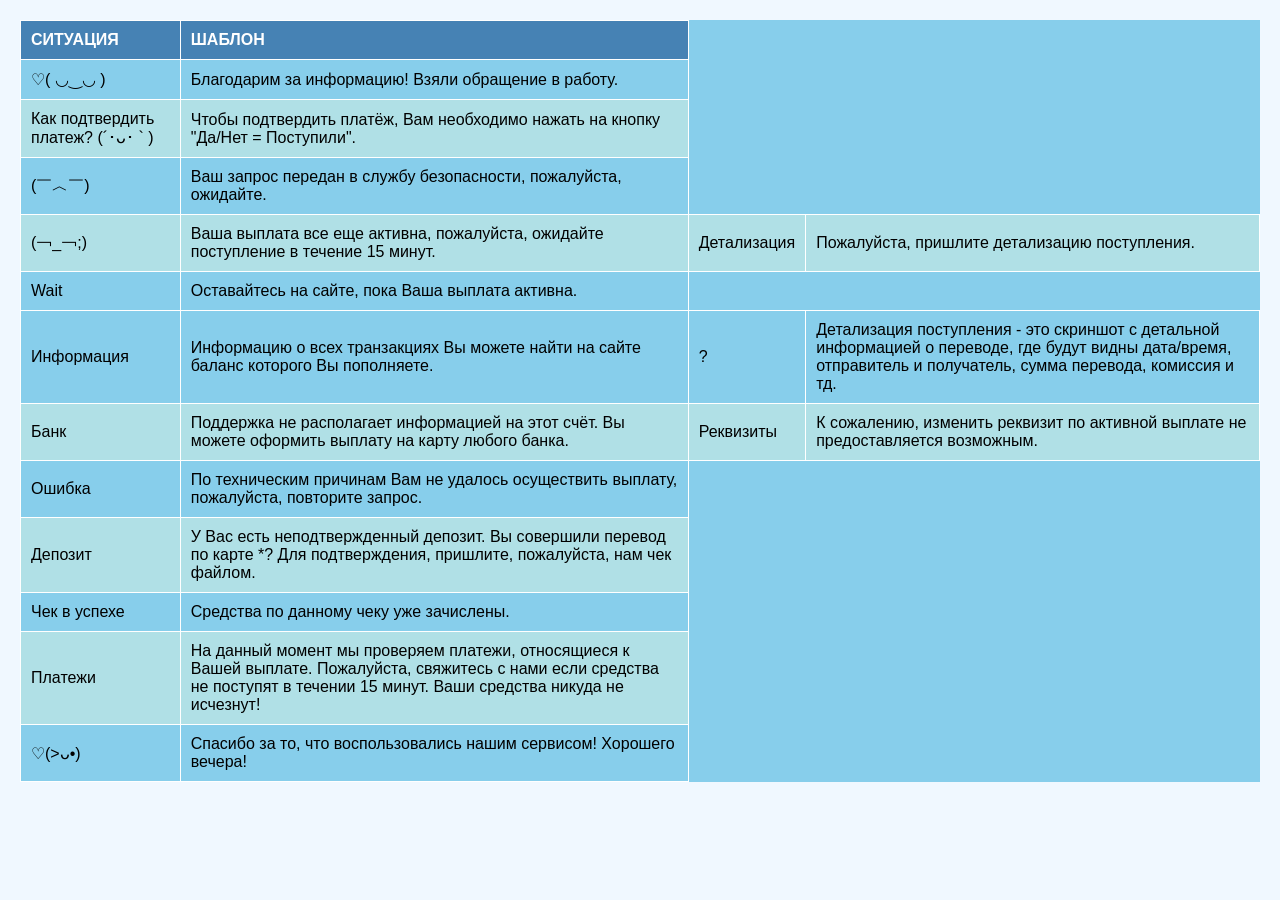
==== index.html @ 6bb98a9c "Update and rename Responses.html to index.html" ====
<!DOCTYPE html>
<html lang="en">
<head>
    <meta charset="UTF-8">
    <meta name="viewport" content="width=device-width, initial-scale=1.0">
    <title>Support Responses</title>
    <style>
        body {
            font-family: Arial, sans-serif;
            background-color: #f0f8ff;
            margin: 20px;
        }
        table {
            width: 100%;
            border-collapse: collapse;
            background-color: #87CEEB;
        }
        th, td {
            border: 1px solid #fff;
            padding: 10px;
            text-align: left;
            cursor: pointer;
        }
        th {
            background-color: #4682B4;
            color: white;
        }
        tr:nth-child(even) {
            background-color: #b0e0e6;
        }
    </style>
    <script>
        function copyToClipboard(element) {
            let text = element.innerText;
            navigator.clipboard.writeText(text).then(() => {
                alert("Meow ^_^ <3: " + text.substring(0, 100) + (text.length > 100 ? "..." : ""));
            }).catch(err => {
                console.error("Ошибка копирования", err);
            });
        }
    </script>
</head>
<body>
    <table>
        <thead>
            <tr>
                <th>СИТУАЦИЯ</th>
                <th>ШАБЛОН</th>
            </tr>
        </thead>
        <tbody>
            <tr>
                <td>♡( ◡‿◡ )</td>
                <td onclick="copyToClipboard(this)">Благодарим за информацию! Взяли обращение в работу.</td>
            </tr>
			<tr>
                <td>Как подтвердить платеж? (´･ᴗ･ ` )</td>
                <td onclick="copyToClipboard(this)">Чтобы подтвердить платёж, Вам необходимо нажать на кнопку "Да/Нет = Поступили".</td>
            </tr>
			 <tr>
                <td>(￣︿￣)</td>
                <td onclick="copyToClipboard(this)">Ваш запрос передан в службу безопасности, пожалуйста, ожидайте.</td>
            </tr>
                <td>(￢_￢;)</td>
                <td onclick="copyToClipboard(this)">Ваша выплата все еще активна, пожалуйста, ожидайте поступление в течение 15 минут.</td>
				<td>Детализация</td>
                <td onclick="copyToClipboard(this)">Пожалуйста, пришлите детализацию поступления.</td>
            </tr>
            <tr> 
                <td>Wait</td>
                <td onclick="copyToClipboard(this)">Оставайтесь на сайте, пока Ваша выплата активна.</td></tr>
            <tr>
            <tr>
                <td>Информация</td>
                <td onclick="copyToClipboard(this)">Информацию о всех транзакциях Вы можете найти на сайте баланс которого Вы пополняете.</td>
                <td>?</td>
                <td onclick="copyToClipboard(this)">Детализация поступления - это скриншот с детальной информацией о переводе, где будут видны дата/время, отправитель и получатель, сумма перевода, комиссия и тд.</td>
            </tr>
			<tr>
                <td>Банк</td>
                <td onclick="copyToClipboard(this)">Поддержка не располагает информацией на этот счёт. Вы можете оформить выплату на карту любого банка.</td>
				<td>Реквизиты</td>
                <td onclick="copyToClipboard(this)">К сожалению, изменить реквизит по активной выплате не предоставляется возможным.</td>
            </tr>
            <tr>
                <td>Ошибка</td>
                <td onclick="copyToClipboard(this)">По техническим причинам Вам не удалось осуществить выплату, пожалуйста, повторите запрос.</td>
            </tr>
		    <tr>
			    <td>Депозит</td>
				<td onclick="copyToClipboard(this)">У Вас есть неподтвержденный депозит. Вы совершили перевод по карте *? Для подтверждения, пришлите, пожалуйста, нам чек файлом.</td>
			</tr>	
            <tr>
			    <td>Чек в успехе</td>
			    <td onclick="copyToClipboard(this)">Средства по данному чеку уже зачислены.</td>
			</tr>
			<tr>
			    <td>Платежи</td>
				<td onclick="copyToClipboard(this)">На данный момент мы проверяем платежи, относящиеся к Вашей выплате. Пожалуйста, свяжитесь с нами если средства не поступят в течении 15 минут. Ваши средства никуда не исчезнут!</td>
			</tr>
            <tr>
                <td>♡(>ᴗ•)</td>
                <td onclick="copyToClipboard(this)">Спасибо за то, что воспользовались нашим сервисом! Хорошего вечера!</td>
            </tr>			
        </tbody>
    </table>
</body>
</html>
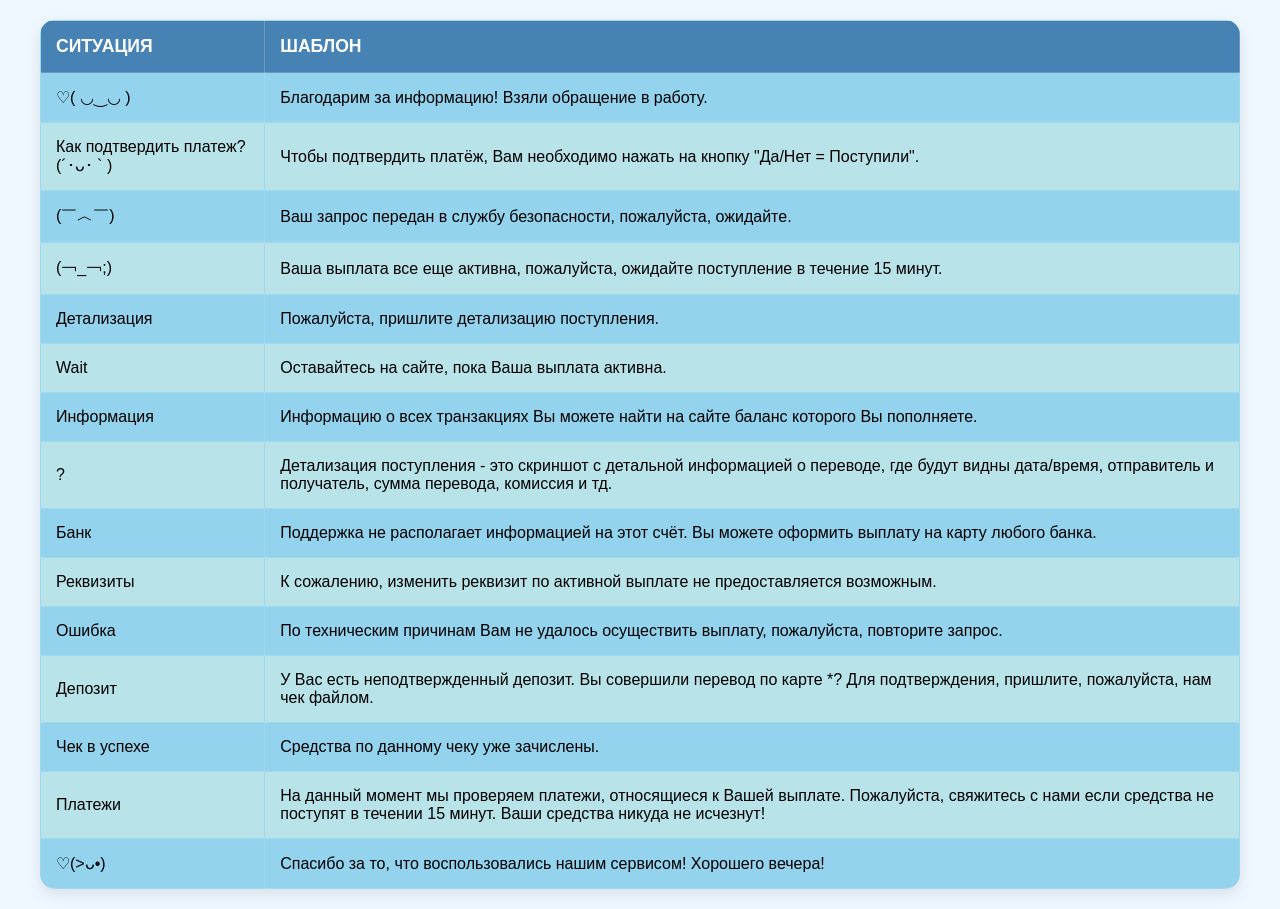
==== commit 6923eb72: "update index.html" ====
--- a/index.html
+++ b/index.html
@@ -1,111 +1,301 @@
 <!DOCTYPE html>
-<html lang="en">
-<head>
-    <meta charset="UTF-8">
-    <meta name="viewport" content="width=device-width, initial-scale=1.0">
+<html lang="ru">
+  <head>
+    <meta charset="UTF-8" />
+    <meta
+      name="viewport"
+      content="width=device-width, initial-scale=1.0, maximum-scale=5.0"
+    />
     <title>Support Responses</title>
+    <link rel="stylesheet" href="style.css" />
     <style>
-        body {
-            font-family: Arial, sans-serif;
-            background-color: #f0f8ff;
-            margin: 20px;
-        }
-        table {
-            width: 100%;
-            border-collapse: collapse;
-            background-color: #87CEEB;
-        }
-        th, td {
-            border: 1px solid #fff;
-            padding: 10px;
-            text-align: left;
-            cursor: pointer;
-        }
-        th {
-            background-color: #4682B4;
-            color: white;
-        }
-        tr:nth-child(even) {
-            background-color: #b0e0e6;
-        }
+      * {
+        box-sizing: border-box;
+        margin: 0;
+        padding: 0;
+      }
+
+      body {
+        font-family: -apple-system, BlinkMacSystemFont, "Segoe UI", Roboto,
+          Oxygen-Sans, Ubuntu, Cantarell, sans-serif;
+        background-color: #f0f8ff;
+        padding: 20px;
+        min-height: 100vh;
+      }
+
+      .container {
+        max-width: 1200px;
+        margin: 0 auto;
+        background: white;
+        border-radius: 15px;
+        box-shadow: 0 5px 15px rgba(0, 0, 0, 0.1);
+        overflow: hidden;
+      }
+
+      table {
+        width: 100%;
+        border-collapse: collapse;
+        background-color: #87ceeb;
+      }
+
+      th,
+      td {
+        border: 1px solid rgba(255, 255, 255, 0.2);
+        padding: 15px;
+        text-align: left;
+        transition: all 0.2s ease;
+        word-wrap: break-word;
+      }
+
+      th {
+        background-color: #4682b4;
+        color: white;
+        font-weight: 600;
+        font-size: 1.1rem;
+      }
+
+      tr:nth-child(even) {
+        background-color: #b0e0e6;
+      }
+
+      td {
+        cursor: pointer;
+        position: relative;
+        background-color: rgba(255, 255, 255, 0.1);
+      }
+
+      td:hover {
+        background-color: rgba(255, 255, 255, 0.3);
+      }
+
+      .notification {
+        position: fixed;
+        bottom: 20px;
+        left: 50%;
+        transform: translateX(-50%);
+        background: rgba(0, 0, 0, 0.8);
+        color: white;
+        padding: 12px 25px;
+        border-radius: 25px;
+        font-size: 0.9rem;
+        display: none;
+        animation: slideUp 0.3s ease;
+      }
+
+      @keyframes slideUp {
+        from {
+          bottom: -50px;
+        }
+        to {
+          bottom: 20px;
+        }
+      }
+
+      @media (max-width: 768px) {
+        table,
+        thead,
+        tbody,
+        th,
+        td,
+        tr {
+          display: block;
+        }
+
+        thead tr {
+          position: absolute;
+          top: -9999px;
+          left: -9999px;
+        }
+
+        tr {
+          margin: 0 0 15px 0;
+          background: #87ceeb;
+          border-radius: 10px;
+        }
+
+        td {
+          border: none;
+          border-bottom: 1px solid rgba(255, 255, 255, 0.2);
+          position: relative;
+          padding-left: 45%;
+          min-height: 40px;
+        }
+
+        td:before {
+          position: absolute;
+          left: 15px;
+          width: 40%;
+          padding-right: 10px;
+          white-space: nowrap;
+          content: attr(data-label);
+          font-weight: bold;
+          color: #2c3e50;
+        }
+
+        .container {
+          border-radius: 0;
+          padding: 10px;
+        }
+      }
+
+      @media (max-width: 480px) {
+        td {
+          padding-left: 40%;
+          font-size: 0.9rem;
+        }
+
+
+        td:before {
+          font-size: 0.8rem;
+        }
+      }
     </style>
-    <script>
-        function copyToClipboard(element) {
-            let text = element.innerText;
-            navigator.clipboard.writeText(text).then(() => {
-                alert("Meow ^_^ <3: " + text.substring(0, 100) + (text.length > 100 ? "..." : ""));
-            }).catch(err => {
-                console.error("Ошибка копирования", err);
-            });
-        }
-    </script>
-</head>
-<body>
-    <table>
+  </head>
+  <body>
+    <div class="container">
+      <table>
         <thead>
-            <tr>
-                <th>СИТУАЦИЯ</th>
-                <th>ШАБЛОН</th>
-            </tr>
+          <tr>
+            <th>СИТУАЦИЯ</th>
+            <th>ШАБЛОН</th>
+          </tr>
         </thead>
         <tbody>
-            <tr>
-                <td>♡( ◡‿◡ )</td>
-                <td onclick="copyToClipboard(this)">Благодарим за информацию! Взяли обращение в работу.</td>
-            </tr>
-			<tr>
-                <td>Как подтвердить платеж? (´･ᴗ･ ` )</td>
-                <td onclick="copyToClipboard(this)">Чтобы подтвердить платёж, Вам необходимо нажать на кнопку "Да/Нет = Поступили".</td>
-            </tr>
-			 <tr>
-                <td>(￣︿￣)</td>
-                <td onclick="copyToClipboard(this)">Ваш запрос передан в службу безопасности, пожалуйста, ожидайте.</td>
-            </tr>
-                <td>(￢_￢;)</td>
-                <td onclick="copyToClipboard(this)">Ваша выплата все еще активна, пожалуйста, ожидайте поступление в течение 15 минут.</td>
-				<td>Детализация</td>
-                <td onclick="copyToClipboard(this)">Пожалуйста, пришлите детализацию поступления.</td>
-            </tr>
-            <tr> 
-                <td>Wait</td>
-                <td onclick="copyToClipboard(this)">Оставайтесь на сайте, пока Ваша выплата активна.</td></tr>
-            <tr>
-            <tr>
-                <td>Информация</td>
-                <td onclick="copyToClipboard(this)">Информацию о всех транзакциях Вы можете найти на сайте баланс которого Вы пополняете.</td>
-                <td>?</td>
-                <td onclick="copyToClipboard(this)">Детализация поступления - это скриншот с детальной информацией о переводе, где будут видны дата/время, отправитель и получатель, сумма перевода, комиссия и тд.</td>
-            </tr>
-			<tr>
-                <td>Банк</td>
-                <td onclick="copyToClipboard(this)">Поддержка не располагает информацией на этот счёт. Вы можете оформить выплату на карту любого банка.</td>
-				<td>Реквизиты</td>
-                <td onclick="copyToClipboard(this)">К сожалению, изменить реквизит по активной выплате не предоставляется возможным.</td>
-            </tr>
-            <tr>
-                <td>Ошибка</td>
-                <td onclick="copyToClipboard(this)">По техническим причинам Вам не удалось осуществить выплату, пожалуйста, повторите запрос.</td>
-            </tr>
-		    <tr>
-			    <td>Депозит</td>
-				<td onclick="copyToClipboard(this)">У Вас есть неподтвержденный депозит. Вы совершили перевод по карте *? Для подтверждения, пришлите, пожалуйста, нам чек файлом.</td>
-			</tr>	
-            <tr>
-			    <td>Чек в успехе</td>
-			    <td onclick="copyToClipboard(this)">Средства по данному чеку уже зачислены.</td>
-			</tr>
-			<tr>
-			    <td>Платежи</td>
-				<td onclick="copyToClipboard(this)">На данный момент мы проверяем платежи, относящиеся к Вашей выплате. Пожалуйста, свяжитесь с нами если средства не поступят в течении 15 минут. Ваши средства никуда не исчезнут!</td>
-			</tr>
-            <tr>
-                <td>♡(>ᴗ•)</td>
-                <td onclick="copyToClipboard(this)">Спасибо за то, что воспользовались нашим сервисом! Хорошего вечера!</td>
-            </tr>			
+          <tr>
+            <td data-label="СИТУАЦИЯ">♡( ◡‿◡ )</td>
+            <td data-label="ШАБЛОН" onclick="copyToClipboard(this)">
+              Благодарим за информацию! Взяли обращение в работу.
+            </td>
+          </tr>
+          <tr>
+            <td data-label="СИТУАЦИЯ">Как подтвердить платеж? (´･ᴗ･ ` )</td>
+            <td data-label="ШАБЛОН" onclick="copyToClipboard(this)">
+              Чтобы подтвердить платёж, Вам необходимо нажать на кнопку "Да/Нет
+              = Поступили".
+            </td>
+          </tr>
+          <tr>
+            <td data-label="СИТУАЦИЯ">(￣︿￣)</td>
+            <td data-label="ШАБЛОН" onclick="copyToClipboard(this)">
+              Ваш запрос передан в службу безопасности, пожалуйста, ожидайте.
+            </td>
+          </tr>
+          <tr>
+            <td data-label="СИТУАЦИЯ">(￢_￢;)</td>
+            <td data-label="ШАБЛОН" onclick="copyToClipboard(this)">
+              Ваша выплата все еще активна, пожалуйста, ожидайте поступление в
+              течение 15 минут.
+            </td>
+          </tr>
+          <tr>
+            <td data-label="СИТУАЦИЯ">Детализация</td>
+            <td data-label="ШАБЛОН" onclick="copyToClipboard(this)">
+              Пожалуйста, пришлите детализацию поступления.
+            </td>
+          </tr>
+          <tr>
+            <td data-label="СИТУАЦИЯ">Wait</td>
+            <td data-label="ШАБЛОН" onclick="copyToClipboard(this)">
+              Оставайтесь на сайте, пока Ваша выплата активна.
+            </td>
+          </tr>
+          <tr>
+            <td data-label="СИТУАЦИЯ">Информация</td>
+            <td data-label="ШАБЛОН" onclick="copyToClipboard(this)">
+              Информацию о всех транзакциях Вы можете найти на сайте баланс
+              которого Вы пополняете.
+            </td>
+          </tr>
+          <tr>
+            <td data-label="СИТУАЦИЯ">?</td>
+            <td data-label="ШАБЛОН" onclick="copyToClipboard(this)">
+              Детализация поступления - это скриншот с детальной информацией о
+              переводе, где будут видны дата/время, отправитель и получатель,
+              сумма перевода, комиссия и тд.
+            </td>
+          </tr>
+          <tr>
+            <td data-label="СИТУАЦИЯ">Банк</td>
+            <td data-label="ШАБЛОН" onclick="copyToClipboard(this)">
+              Поддержка не располагает информацией на этот счёт. Вы можете
+              оформить выплату на карту любого банка.
+            </td>
+          </tr>
+          <tr>
+            <td data-label="СИТУАЦИЯ">Реквизиты</td>
+            <td data-label="ШАБЛОН" onclick="copyToClipboard(this)">
+              К сожалению, изменить реквизит по активной выплате не
+              предоставляется возможным.
+            </td>
+          </tr>
+          <tr>
+            <td data-label="СИТУАЦИЯ">Ошибка</td>
+            <td data-label="ШАБЛОН" onclick="copyToClipboard(this)">
+              По техническим причинам Вам не удалось осуществить выплату,
+              пожалуйста, повторите запрос.
+            </td>
+          </tr>
+          <tr>
+            <td data-label="СИТУАЦИЯ">Депозит</td>
+            <td data-label="ШАБЛОН" onclick="copyToClipboard(this)">
+              У Вас есть неподтвержденный депозит. Вы совершили перевод по карте
+              *? Для подтверждения, пришлите, пожалуйста, нам чек файлом.
+            </td>
+          </tr>
+          <tr>
+            <td data-label="СИТУАЦИЯ">Чек в успехе</td>
+            <td data-label="ШАБЛОН" onclick="copyToClipboard(this)">
+              Средства по данному чеку уже зачислены.
+            </td>
+          </tr>
+          <tr>
+            <td data-label="СИТУАЦИЯ">Платежи</td>
+            <td data-label="ШАБЛОН" onclick="copyToClipboard(this)">
+              На данный момент мы проверяем платежи, относящиеся к Вашей
+
+              выплате. Пожалуйста, свяжитесь с нами если средства не поступят в
+              течении 15 минут. Ваши средства никуда не исчезнут!
+            </td>
+          </tr>
+          <tr>
+            <td data-label="СИТУАЦИЯ">♡(>ᴗ•)</td>
+            <td data-label="ШАБЛОН" onclick="copyToClipboard(this)">
+              Спасибо за то, что воспользовались нашим сервисом! Хорошего
+              вечера!
+            </td>
+          </tr>
         </tbody>
-    </table>
-</body>
+      </table>
+    </div>
+
+    <div class="notification" id="notification"></div>
+
+    <script>
+      function copyToClipboard(element) {
+        let text = element.innerText;
+        navigator.clipboard
+          .writeText(text)
+          .then(() => {
+            showNotification(
+              "Meow ^_^ <3: " +
+                text.substring(0, 100) +
+                (text.length > 100 ? "..." : "")
+            );
+          })
+          .catch((err) => {
+            console.error("Ошибка копирования", err);
+          });
+      }
+
+      function showNotification(text) {
+        const notification = document.getElementById("notification");
+        notification.textContent = text;
+        notification.style.display = "block";
+        setTimeout(() => {
+          notification.style.display = "none";
+        }, 2000);
+      }
+    </script>
+    <script src="script.js"></script>
+  </body>
 </html>
-
-
-
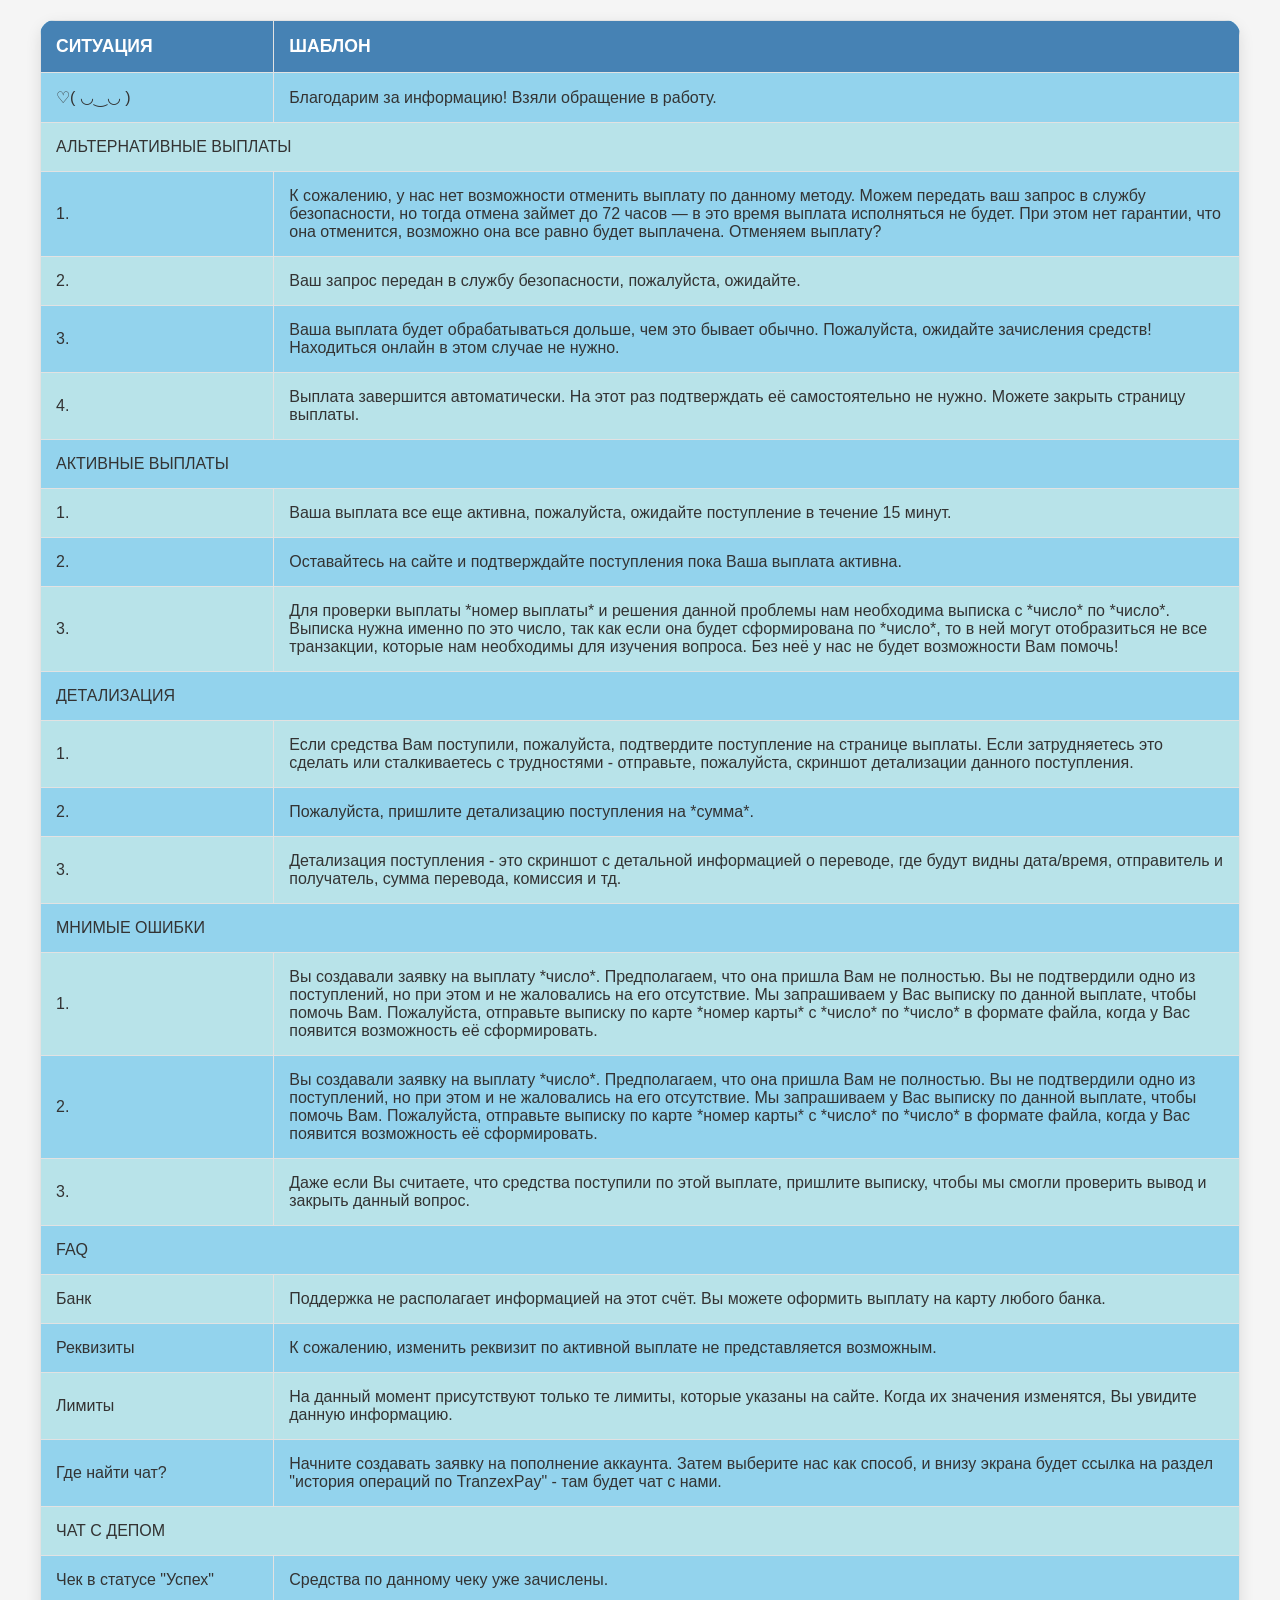
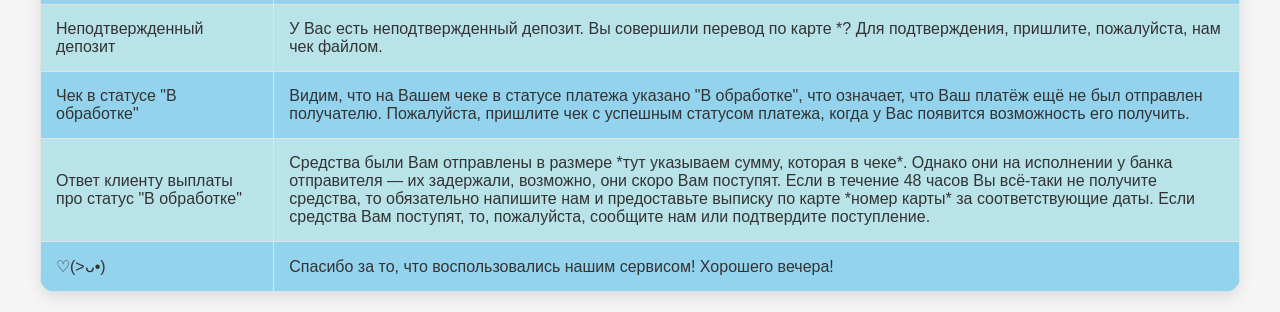
==== commit 5cf11e97: "Обновил index.html" ====
--- a/index.html
+++ b/index.html
@@ -16,11 +16,14 @@
       }
 
       body {
-        font-family: -apple-system, BlinkMacSystemFont, "Segoe UI", Roboto,
-          Oxygen-Sans, Ubuntu, Cantarell, sans-serif;
-        background-color: #f0f8ff;
-        padding: 20px;
-        min-height: 100vh;
+        font-family: "Inter", sans-serif; /* Шрифт Inter для современного интерфейса */
+  background-color: #F5F5F5; /* Светлый фон для всей страницы */
+  color: #333;
+  padding: 20px;
+  min-height: 100vh;
+  display: flex;
+  justify-content: center;
+  align-items: center;
       }
 
       .container {
@@ -40,12 +43,13 @@
 
       th,
       td {
-        border: 1px solid rgba(255, 255, 255, 0.2);
-        padding: 15px;
-        text-align: left;
-        transition: all 0.2s ease;
-        word-wrap: break-word;
-      }
+  border: 1px solid #E2E2E2; /* Легкая граница для всех ячеек */
+  padding: 15px;
+  text-align: left;
+  transition: all 0.2s ease;
+  word-wrap: break-word;
+  font-size: 1rem;
+}
 
       th {
         background-color: #4682b4;
@@ -54,7 +58,8 @@
         font-size: 1.1rem;
       }
 
-      tr:nth-child(even) {
+      tr:nth-child(even)
+       {
         background-color: #b0e0e6;
       }
 
@@ -66,9 +71,13 @@
 
       td:hover {
         background-color: rgba(255, 255, 255, 0.3);
-      }
-
-      .notification {
+      
+      }
+      .situation {
+        cursor: default; /* Курсор по умолчанию для ситуаций */
+      }
+
+      .notification { /* Сделать приятный цвет, убрать эффект нажатия ситуаций */ 
         position: fixed;
         bottom: 20px;
         left: 50%;
@@ -102,7 +111,7 @@
         }
 
         thead tr {
-          position: absolute;
+          position: none;
           top: -9999px;
           left: -9999px;
         }
@@ -129,12 +138,26 @@
           white-space: nowrap;
           content: attr(data-label);
           font-weight: bold;
-          color: #2c3e50;
-        }
+          color: #b0e0e6;
+        }
+
+        .button:hover {
+  transform: none;
+  box-shadow: none;
+}
+
 
         .container {
-          border-radius: 0;
-          padding: 10px;
+          max-width: 1200px;
+          width: 100%;
+          max-width: 1200px;
+          width: 100%;
+          background: #ffffff;
+          border-radius: 16px;
+          box-shadow: 0 10px 30px rgba(0, 0, 0, 0.1); /* Легкая тень для контраста */
+          overflow: hidden;
+          padding: 20px;
+          border: 1px solid #E2E2E2;
         }
       }
 
@@ -143,7 +166,6 @@
           padding-left: 40%;
           font-size: 0.9rem;
         }
-
 
         td:before {
           font-size: 0.8rem;
@@ -162,104 +184,159 @@
         </thead>
         <tbody>
           <tr>
-            <td data-label="СИТУАЦИЯ">♡( ◡‿◡ )</td>
-            <td data-label="ШАБЛОН" onclick="copyToClipboard(this)">
+            <td class="situation" data-label="СИТУАЦИЯ">♡( ◡‿◡ )</td>
+            <td class="clickable" data-label="ШАБЛОН" onclick="copyToClipboard(this)">
               Благодарим за информацию! Взяли обращение в работу.
             </td>
           </tr>
           <tr>
-            <td data-label="СИТУАЦИЯ">Как подтвердить платеж? (´･ᴗ･ ` )</td>
-            <td data-label="ШАБЛОН" onclick="copyToClipboard(this)">
-              Чтобы подтвердить платёж, Вам необходимо нажать на кнопку "Да/Нет
-              = Поступили".
-            </td>
-          </tr>
-          <tr>
-            <td data-label="СИТУАЦИЯ">(￣︿￣)</td>
-            <td data-label="ШАБЛОН" onclick="copyToClipboard(this)">
+            <td class="situation" data-label="СИТУАЦИЯ" colspan="4">АЛЬТЕРНАТИВНЫЕ ВЫПЛАТЫ</td>
+          </tr>
+          <tr>
+            <td class="situation" data-label="СИТУАЦИЯ">1.</td>
+            <td class="clickable" data-label="ШАБЛОН" onclick="copyToClipboard(this)">
+              К сожалению, у нас нет возможности отменить выплату по данному методу. Можем передать ваш запрос в службу безопасности, но тогда отмена займет до 72 часов — в это время выплата исполняться не будет. При этом нет гарантии, что она отменится, возможно она все равно будет выплачена. Отменяем выплату?
+            </td>
+          </tr>
+          <tr>
+            <td class="situation" data-label="СИТУАЦИЯ">2.</td>
+            <td class="clickable" data-label="ШАБЛОН" onclick="copyToClipboard(this)">
               Ваш запрос передан в службу безопасности, пожалуйста, ожидайте.
             </td>
           </tr>
-          <tr>
-            <td data-label="СИТУАЦИЯ">(￢_￢;)</td>
-            <td data-label="ШАБЛОН" onclick="copyToClipboard(this)">
+            <td class="situation" data-label="СИТУАЦИЯ">3.</td>
+            <td class="clickable" data-label="ШАБЛОН" onclick="copyToClipboard(this)">
+                Ваша выплата будет обрабатываться дольше, чем это бывает обычно. Пожалуйста, ожидайте зачисления средств! Находиться онлайн в этом случае не нужно.
+            </td>
+          </tr>
+          <tr>
+            <td class="situation" data-label="СИТУАЦИЯ">4.</td>
+            <td class="clickable" data-label="ШАБЛОН" onclick="copyToClipboard(this)">
+              Выплата завершится автоматически. На этот раз подтверждать её самостоятельно не нужно. Можете закрыть страницу выплаты. 
+            </td>
+          </tr>          
+          <tr>
+            <td class="situation" data-label="СИТУАЦИЯ" colspan="3">АКТИВНЫЕ ВЫПЛАТЫ</td>
+          </tr> 
+            <td class="situation" data-label="СИТУАЦИЯ">1.</td>
+            <td class="clickable" data-label="ШАБЛОН" onclick="copyToClipboard(this)">
               Ваша выплата все еще активна, пожалуйста, ожидайте поступление в
               течение 15 минут.
             </td>
           </tr>
-          <tr>
-            <td data-label="СИТУАЦИЯ">Детализация</td>
-            <td data-label="ШАБЛОН" onclick="copyToClipboard(this)">
-              Пожалуйста, пришлите детализацию поступления.
-            </td>
-          </tr>
-          <tr>
-            <td data-label="СИТУАЦИЯ">Wait</td>
-            <td data-label="ШАБЛОН" onclick="copyToClipboard(this)">
-              Оставайтесь на сайте, пока Ваша выплата активна.
-            </td>
-          </tr>
-          <tr>
-            <td data-label="СИТУАЦИЯ">Информация</td>
-            <td data-label="ШАБЛОН" onclick="copyToClipboard(this)">
-              Информацию о всех транзакциях Вы можете найти на сайте баланс
-              которого Вы пополняете.
-            </td>
-          </tr>
-          <tr>
-            <td data-label="СИТУАЦИЯ">?</td>
-            <td data-label="ШАБЛОН" onclick="copyToClipboard(this)">
-              Детализация поступления - это скриншот с детальной информацией о
-              переводе, где будут видны дата/время, отправитель и получатель,
-              сумма перевода, комиссия и тд.
-            </td>
-          </tr>
-          <tr>
-            <td data-label="СИТУАЦИЯ">Банк</td>
-            <td data-label="ШАБЛОН" onclick="copyToClipboard(this)">
-              Поддержка не располагает информацией на этот счёт. Вы можете
-              оформить выплату на карту любого банка.
-            </td>
-          </tr>
-          <tr>
-            <td data-label="СИТУАЦИЯ">Реквизиты</td>
-            <td data-label="ШАБЛОН" onclick="copyToClipboard(this)">
-              К сожалению, изменить реквизит по активной выплате не
-              предоставляется возможным.
-            </td>
-          </tr>
-          <tr>
-            <td data-label="СИТУАЦИЯ">Ошибка</td>
-            <td data-label="ШАБЛОН" onclick="copyToClipboard(this)">
-              По техническим причинам Вам не удалось осуществить выплату,
-              пожалуйста, повторите запрос.
-            </td>
-          </tr>
-          <tr>
-            <td data-label="СИТУАЦИЯ">Депозит</td>
-            <td data-label="ШАБЛОН" onclick="copyToClipboard(this)">
-              У Вас есть неподтвержденный депозит. Вы совершили перевод по карте
-              *? Для подтверждения, пришлите, пожалуйста, нам чек файлом.
-            </td>
-          </tr>
-          <tr>
-            <td data-label="СИТУАЦИЯ">Чек в успехе</td>
-            <td data-label="ШАБЛОН" onclick="copyToClipboard(this)">
+            <td class="situation" data-label="СИТУАЦИЯ">2.</td>
+            <td class="clickable" data-label="ШАБЛОН" onclick="copyToClipboard(this)">
+              Оставайтесь на сайте и подтверждайте поступления пока Ваша выплата активна.
+            </td>
+          </tr> 
+          <tr>
+            <td class="situation" data-label="СИТУАЦИЯ">3.</td>
+            <td class="clickable" data-label="ШАБЛОН" onclick="copyToClipboard(this)">
+                Для проверки выплаты *номер выплаты* и решения данной проблемы нам необходима выписка с *число* по *число*. Выписка нужна именно по это число, так как если она будет сформирована по *число*, то в ней могут отобразиться не все транзакции, которые нам необходимы для изучения вопроса. Без неё у нас не будет возможности Вам помочь!
+            </td>
+          </tr>
+          <tr>
+              <td class="situation" data-label="СИТУАЦИЯ" colspan="3">ДЕТАЛИЗАЦИЯ</td>
+          </tr>
+          <tr> 
+            <td class="situation" data-label="СИТУАЦИЯ">1.</td>
+            <td class="clickable" data-label="ШАБЛОН" onclick="copyToClipboard(this)">
+                Если средства Вам поступили, пожалуйста, подтвердите поступление на странице выплаты. Если затрудняетесь это сделать или сталкиваетесь с трудностями - отправьте, пожалуйста, скриншот детализации данного поступления.
+            </td> 
+          </tr>     
+              <td class="situation" data-label="СИТУАЦИЯ">2.</td>
+              <td class="clickable" data-label="ШАБЛОН" onclick="copyToClipboard(this)">
+                Пожалуйста, пришлите детализацию поступления на *сумма*.
+              </td>
+              <tr>
+                <td class="situation" data-label="СИТУАЦИЯ">3.</td>
+                <td class="clickable" data-label="ШАБЛОН" onclick="copyToClipboard(this)">
+                  Детализация поступления - это скриншот с детальной информацией о
+                  переводе, где будут видны дата/время, отправитель и получатель,
+                  сумма перевода, комиссия и тд.
+                </td>    
+            </tr>    
+          <tr>
+            <td class="situation" data-label="СИТУАЦИЯ" colspan="3">МНИМЫЕ ОШИБКИ</td>
+          </tr>
+            <td class="situation" data-label="СИТУАЦИЯ">1.</td>  
+            <td class="clickable" data-label="ШАБЛОН" onclick="copyToClipboard(this)">
+               Вы создавали заявку на выплату *число*. Предполагаем, что она пришла Вам не полностью. Вы не подтвердили одно из поступлений, но при этом и не жаловались на его отсутствие. Мы запрашиваем у Вас выписку по данной выплате, чтобы помочь Вам. Пожалуйста, отправьте выписку по карте *номер карты* с *число* по *число* в формате файла, когда у Вас появится возможность её сформировать. 
+            </td>
+          </tr> 
+          <tr>
+           <td class="situation" data-label="СИТУАЦИЯ">2.</td>
+           <td class="clickable" data-label="ШАБЛОН" onclick="copyToClipboard(this)"> 
+               Вы создавали заявку на выплату *число*. Предполагаем, что она пришла Вам не полностью. Вы не подтвердили одно из поступлений, но при этом и не жаловались на его отсутствие. Мы запрашиваем у Вас выписку по данной выплате, чтобы помочь Вам. Пожалуйста, отправьте выписку по карте *номер карты* с *число* по *число* в формате файла, когда у Вас появится возможность её сформировать. 
+           </td>
+          </tr>
+          <tr>
+            <td class="situation" data-label="СИТУАЦИЯ">3.</td>
+            <td class="clickable" data-label="ШАБЛОН" onclick="copyToClipboard(this)"> 
+              Даже если Вы считаете, что средства поступили по этой выплате, пришлите выписку, чтобы мы смогли проверить вывод и закрыть данный вопрос.            </td>
+           </tr>
+            <tr>
+              <td class="situation" data-label="СИТУАЦИЯ" colspan="4">FAQ</td>
+            </tr>
+            <tr>
+              <td class="situation" data-label="СИТУАЦИЯ">Банк</td>
+              <td class="clickable" data-label="ШАБЛОН" onclick="copyToClipboard(this)">
+                Поддержка не располагает информацией на этот счёт. Вы можете
+                оформить выплату на карту любого банка.
+              </td>
+            </tr>  
+            <tr>
+              <td class="situation" data-label="СИТУАЦИЯ">Реквизиты</td>
+              <td class="clickable" data-label="ШАБЛОН" onclick="copyToClipboard(this)">
+                К сожалению, изменить реквизит по активной выплате не
+                представляется возможным.
+              </td>
+            <tr>
+                <td class="situation" data-label="СИТУАЦИЯ">Лимиты</td>
+                <td class="clickable" data-label="ШАБЛОН" onclick="copyToClipboard(this)">
+                  На данный момент присутствуют только те лимиты, которые указаны на сайте. Когда их значения изменятся, Вы увидите данную информацию.
+                </td> 
+            </tr>
+            </tr>
+            <tr>
+              <td class="situation" data-label="СИТУАЦИЯ">Где найти чат?</td>
+              <td class="clickable" data-label="ШАБЛОН" onclick="copyToClipboard(this)">
+                  Начните создавать заявку на пополнение аккаунта. 
+                  Затем выберите нас как способ, и внизу экрана будет ссылка на раздел "история операций по TranzexPay" - там будет чат с нами.
+              </td>    
+            </tr>
+            </tr>
+          <tr>
+            <td class="situation" data-label="СИТУАЦИЯ" colspan="4">ЧАТ С ДЕПОМ</td>
+          </tr>
+          <tr>
+            <td class="situation" data-label="СИТУАЦИЯ">Чек в статусе "Успех"</td>
+            <td class="clickable" data-label="ШАБЛОН" onclick="copyToClipboard(this)">
               Средства по данному чеку уже зачислены.
             </td>
           </tr>
-          <tr>
-            <td data-label="СИТУАЦИЯ">Платежи</td>
-            <td data-label="ШАБЛОН" onclick="copyToClipboard(this)">
-              На данный момент мы проверяем платежи, относящиеся к Вашей
-
-              выплате. Пожалуйста, свяжитесь с нами если средства не поступят в
-              течении 15 минут. Ваши средства никуда не исчезнут!
-            </td>
-          </tr>
-          <tr>
-            <td data-label="СИТУАЦИЯ">♡(>ᴗ•)</td>
-            <td data-label="ШАБЛОН" onclick="copyToClipboard(this)">
+            <tr>
+              <td class="situation" data-label="СИТУАЦИЯ">Неподтвержденный депозит</td>
+              <td class="clickable" data-label="ШАБЛОН" onclick="copyToClipboard(this)">
+                У Вас есть неподтвержденный депозит. Вы совершили перевод по карте
+                *? Для подтверждения, пришлите, пожалуйста, нам чек файлом.
+              </td>    
+            </tr>
+          <tr>
+            <td class="situation" data-label="СИТУАЦИЯ">Чек в статусе "В обработке"</td>
+            <td class="clickable" data-label="ШАБЛОН" onclick="copyToClipboard(this)">
+              Видим, что на Вашем чеке в статусе платежа указано "В обработке", что означает, что Ваш платёж ещё не был отправлен получателю. Пожалуйста, пришлите чек с успешным статусом платежа, когда у Вас появится возможность его получить.             </td>
+          </tr>
+          <tr>
+            <td class="situation" data-label="СИТУАЦИЯ">Ответ клиенту выплаты про статус "В обработке"</td>
+            <td class="clickable" data-label="ШАБЛОН" onclick="copyToClipboard(this)">
+              Средства были Вам отправлены в размере *тут указываем сумму, которая в чеке*. Однако они на исполнении у банка отправителя — их задержали, возможно, они скоро Вам поступят. Если в течение 48 часов Вы всё-таки не получите средства, то обязательно напишите нам и предоставьте выписку по карте *номер карты* за соответствующие даты. 
+              Если средства Вам поступят, то, пожалуйста, сообщите нам или подтвердите поступление.
+            </td>
+          </tr>
+          <tr>
+            <td class="situation" data-label="СИТУАЦИЯ">♡(>ᴗ•)</td>
+            <td class="clickable" data-label="ШАБЛОН" onclick="copyToClipboard(this)">
               Спасибо за то, что воспользовались нашим сервисом! Хорошего
               вечера!
             </td>
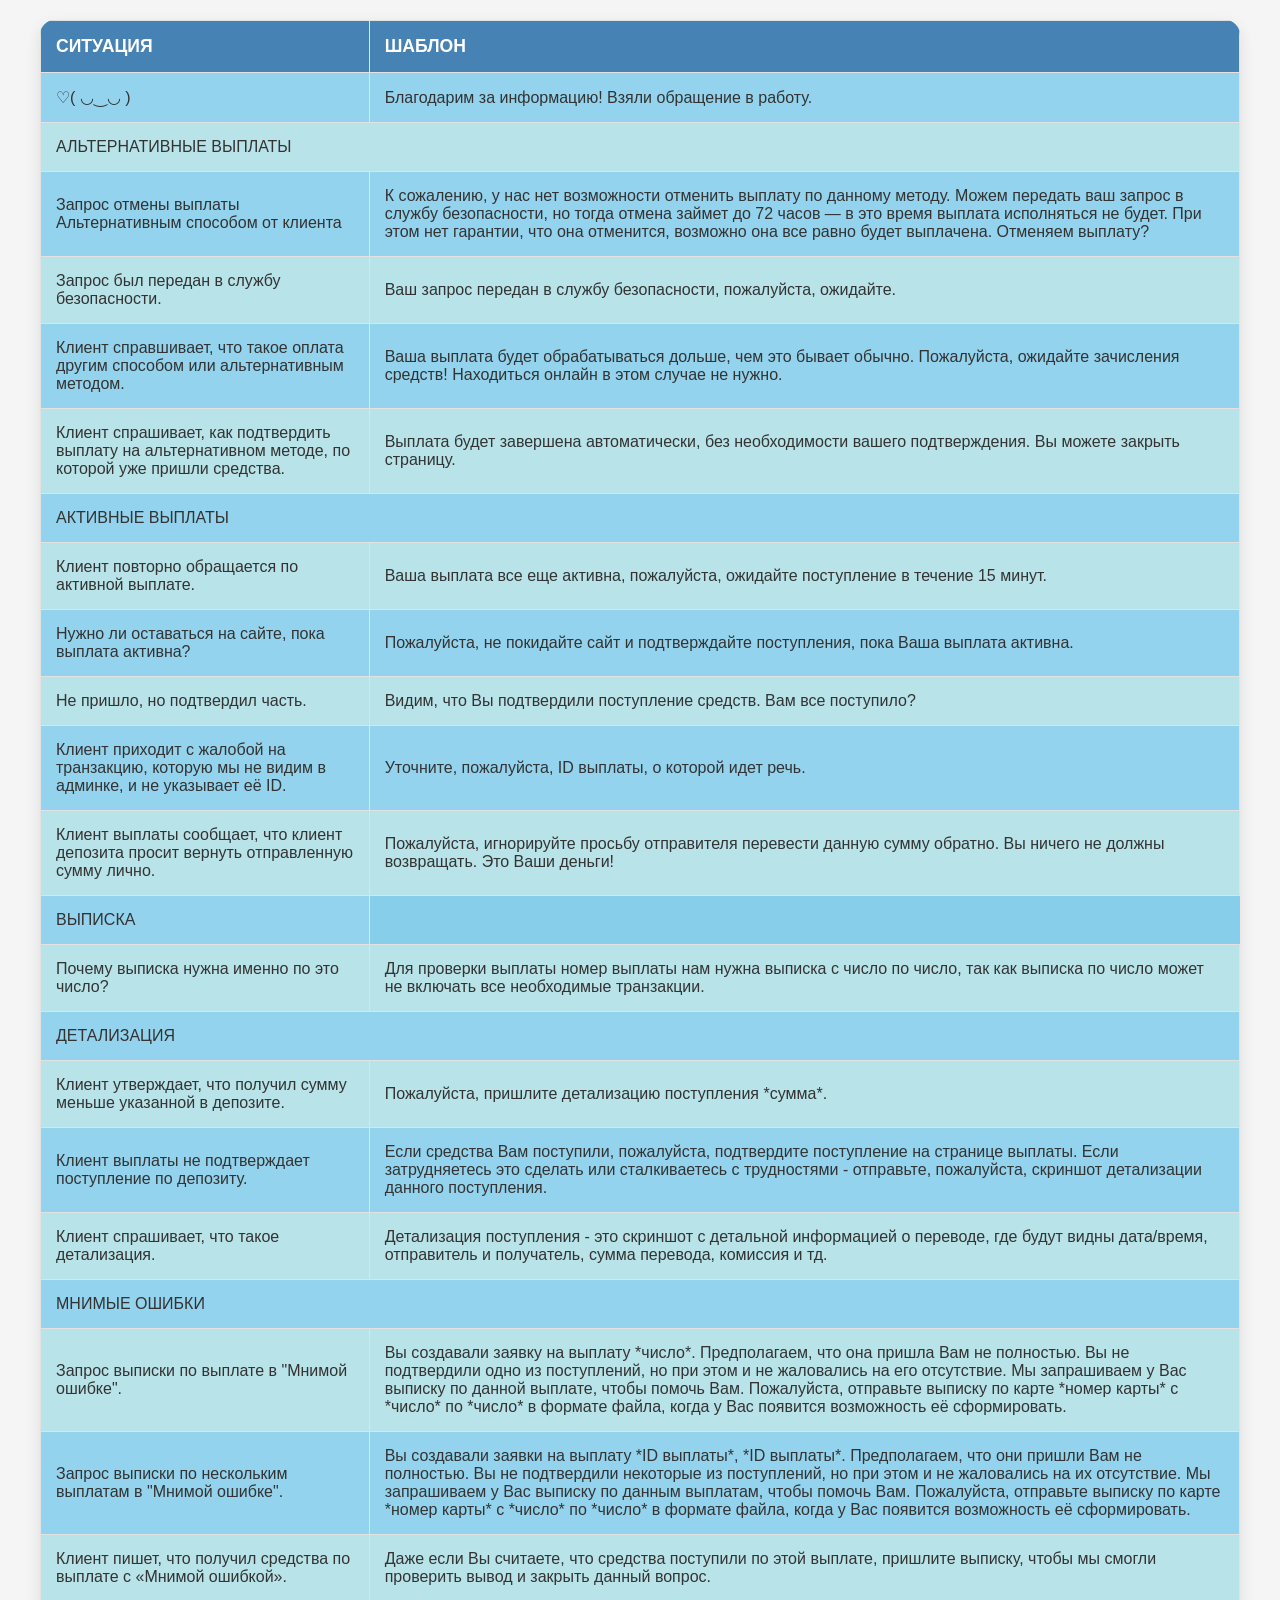
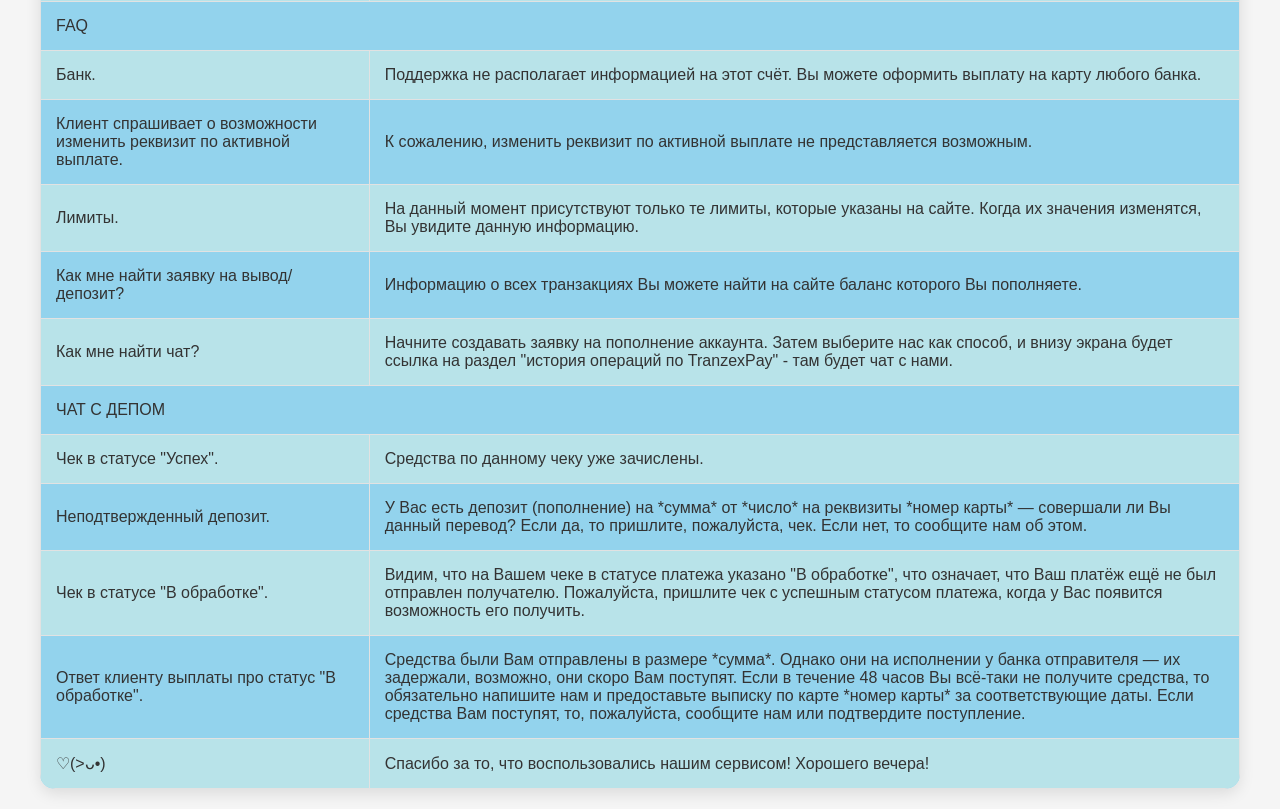
==== commit 4429a7c8: "Z" ====
--- a/index.html
+++ b/index.html
@@ -10,167 +10,159 @@
     <link rel="stylesheet" href="style.css" />
     <style>
       * {
-        box-sizing: border-box;
-        margin: 0;
-        padding: 0;
-      }
-
-      body {
-        font-family: "Inter", sans-serif; /* Шрифт Inter для современного интерфейса */
-  background-color: #F5F5F5; /* Светлый фон для всей страницы */
-  color: #333;
-  padding: 20px;
-  min-height: 100vh;
-  display: flex;
-  justify-content: center;
-  align-items: center;
-      }
-
-      .container {
-        max-width: 1200px;
-        margin: 0 auto;
-        background: white;
-        border-radius: 15px;
-        box-shadow: 0 5px 15px rgba(0, 0, 0, 0.1);
-        overflow: hidden;
-      }
-
-      table {
-        width: 100%;
-        border-collapse: collapse;
-        background-color: #87ceeb;
-      }
-
-      th,
-      td {
-  border: 1px solid #E2E2E2; /* Легкая граница для всех ячеек */
-  padding: 15px;
-  text-align: left;
-  transition: all 0.2s ease;
-  word-wrap: break-word;
-  font-size: 1rem;
-}
-
-      th {
-        background-color: #4682b4;
-        color: white;
-        font-weight: 600;
-        font-size: 1.1rem;
-      }
-
-      tr:nth-child(even)
-       {
-        background-color: #b0e0e6;
-      }
-
-      td {
-        cursor: pointer;
-        position: relative;
-        background-color: rgba(255, 255, 255, 0.1);
-      }
-
-      td:hover {
-        background-color: rgba(255, 255, 255, 0.3);
-      
-      }
-      .situation {
-        cursor: default; /* Курсор по умолчанию для ситуаций */
-      }
-
-      .notification { /* Сделать приятный цвет, убрать эффект нажатия ситуаций */ 
-        position: fixed;
-        bottom: 20px;
-        left: 50%;
-        transform: translateX(-50%);
-        background: rgba(0, 0, 0, 0.8);
-        color: white;
-        padding: 12px 25px;
-        border-radius: 25px;
-        font-size: 0.9rem;
-        display: none;
-        animation: slideUp 0.3s ease;
-      }
-
-      @keyframes slideUp {
-        from {
-          bottom: -50px;
-        }
-        to {
-          bottom: 20px;
-        }
-      }
-
-      @media (max-width: 768px) {
-        table,
-        thead,
-        tbody,
-        th,
-        td,
-        tr {
-          display: block;
-        }
-
-        thead tr {
-          position: none;
-          top: -9999px;
-          left: -9999px;
-        }
-
-        tr {
-          margin: 0 0 15px 0;
-          background: #87ceeb;
-          border-radius: 10px;
-        }
-
-        td {
-          border: none;
-          border-bottom: 1px solid rgba(255, 255, 255, 0.2);
-          position: relative;
-          padding-left: 45%;
-          min-height: 40px;
-        }
-
-        td:before {
-          position: absolute;
-          left: 15px;
-          width: 40%;
-          padding-right: 10px;
-          white-space: nowrap;
-          content: attr(data-label);
-          font-weight: bold;
-          color: #b0e0e6;
-        }
-
-        .button:hover {
-  transform: none;
-  box-shadow: none;
-}
-
-
-        .container {
-          max-width: 1200px;
-          width: 100%;
-          max-width: 1200px;
-          width: 100%;
-          background: #ffffff;
-          border-radius: 16px;
-          box-shadow: 0 10px 30px rgba(0, 0, 0, 0.1); /* Легкая тень для контраста */
-          overflow: hidden;
-          padding: 20px;
-          border: 1px solid #E2E2E2;
-        }
-      }
-
-      @media (max-width: 480px) {
-        td {
-          padding-left: 40%;
-          font-size: 0.9rem;
-        }
-
-        td:before {
-          font-size: 0.8rem;
-        }
-      }
+  box-sizing: border-box;
+  margin: 0;
+  padding: 0;
+}
+
+body {
+  font-family: "Inter", sans-serif; /* Шрифт Inter для современного интерфейса */
+background-color: #F5F5F5; /* Светлый фон для всей страницы */
+color: #333;
+padding: 20px;
+min-height: 100vh;
+display: flex;
+justify-content: center;
+align-items: center;
+}
+
+.container {
+  max-width: 1200px;
+  margin: 0 auto;
+  background: white;
+  border-radius: 15px;
+  box-shadow: 0 5px 15px rgba(0, 0, 0, 0.1);
+  overflow: hidden;
+}
+
+table {
+  width: 100%;
+  border-collapse: collapse;
+  background-color: #87ceeb;
+}
+
+th,
+td {
+border: 1px solid #E2E2E2; /* Легкая граница для всех ячеек */
+padding: 15px;
+text-align: left;
+transition: all 0.2s ease;
+word-wrap: break-word;
+font-size: 1rem;
+}
+
+th {
+  background-color: #4682b4;
+  color: white;
+  font-weight: 600;
+  font-size: 1.1rem;
+}
+
+tr:nth-child(even)
+ {
+  background-color: #b0e0e6;
+}
+
+td {
+  position: relative;
+  background-color: rgba(255, 255, 255, 0.1);
+}
+
+.situation {
+  cursor: default; /* Курсор по умолчанию для ситуаций */
+}
+.clickable:hover {
+  background-color: rgba(255, 255, 255, 0.3);
+  cursor: pointer;
+}
+
+.notification { /* Сделать приятный цвет, убрать эффект нажатия ситуаций */ 
+  position: fixed;
+  bottom: 20px;
+  left: 50%;
+  transform: translateX(-50%);
+  background: rgba(0, 0, 0, 0.8);
+  color: white;
+  padding: 12px 25px;
+  border-radius: 25px;
+  font-size: 0.9rem;
+  display: none;
+  animation: slideUp 0.3s ease;
+}
+
+@keyframes slideUp {
+  from {
+    bottom: -50px;
+  }
+  to {
+    bottom: 20px;
+  }
+}
+
+@media (max-width: 768px) {
+  table,
+  thead,
+  tbody,
+  th,
+  td,
+  tr {
+    display: block;
+  }
+
+  thead tr {
+    position: none;
+    top: -9999px;
+    left: -9999px;
+  }
+
+  tr {
+    margin: 0 0 15px 0;
+    background: #87ceeb;
+    border-radius: 10px;
+  }
+
+  td {
+    border: none;
+    border-bottom: 1px solid rgba(255, 255, 255, 0.2);
+    position: relative;
+    padding-left: 45%;
+    min-height: 40px;
+  }
+
+  td:before {
+    position: absolute;
+    left: 15px;
+    width: 40%;
+    padding-right: 10px;
+    white-space: nowrap;
+    content: attr(data-label);
+    font-weight: bold;
+    color: #b0e0e6;
+  }
+  .container {
+    max-width: 1200px;
+    width: 100%;
+    max-width: 1200px;
+    width: 100%;
+    background: #ffffff;
+    border-radius: 16px;
+    box-shadow: 0 10px 30px rgba(0, 0, 0, 0.1); /* Легкая тень для контраста */
+    overflow: hidden;
+    padding: 20px;
+    border: 1px solid #E2E2E2;
+  }
+}
+
+@media (max-width: 480px) {
+  td {
+    padding-left: 40%;
+    font-size: 0.9rem;
+  }
+
+  td:before {
+    font-size: 0.8rem;
+  }
+}
     </style>
   </head>
   <body>
@@ -193,144 +185,168 @@
             <td class="situation" data-label="СИТУАЦИЯ" colspan="4">АЛЬТЕРНАТИВНЫЕ ВЫПЛАТЫ</td>
           </tr>
           <tr>
-            <td class="situation" data-label="СИТУАЦИЯ">1.</td>
+            <td class="situation" data-label="СИТУАЦИЯ">Запрос отмены выплаты Альтернативным способом от клиента</td>
             <td class="clickable" data-label="ШАБЛОН" onclick="copyToClipboard(this)">
               К сожалению, у нас нет возможности отменить выплату по данному методу. Можем передать ваш запрос в службу безопасности, но тогда отмена займет до 72 часов — в это время выплата исполняться не будет. При этом нет гарантии, что она отменится, возможно она все равно будет выплачена. Отменяем выплату?
             </td>
           </tr>
           <tr>
-            <td class="situation" data-label="СИТУАЦИЯ">2.</td>
+            <td class="situation" data-label="СИТУАЦИЯ">Запрос был передан в службу безопасности.</td>
             <td class="clickable" data-label="ШАБЛОН" onclick="copyToClipboard(this)">
               Ваш запрос передан в службу безопасности, пожалуйста, ожидайте.
             </td>
           </tr>
-            <td class="situation" data-label="СИТУАЦИЯ">3.</td>
-            <td class="clickable" data-label="ШАБЛОН" onclick="copyToClipboard(this)">
-                Ваша выплата будет обрабатываться дольше, чем это бывает обычно. Пожалуйста, ожидайте зачисления средств! Находиться онлайн в этом случае не нужно.
-            </td>
-          </tr>
-          <tr>
-            <td class="situation" data-label="СИТУАЦИЯ">4.</td>
-            <td class="clickable" data-label="ШАБЛОН" onclick="copyToClipboard(this)">
-              Выплата завершится автоматически. На этот раз подтверждать её самостоятельно не нужно. Можете закрыть страницу выплаты. 
-            </td>
-          </tr>          
-          <tr>
-            <td class="situation" data-label="СИТУАЦИЯ" colspan="3">АКТИВНЫЕ ВЫПЛАТЫ</td>
+          <tr>
+            <td class="situation" data-label="СИТУАЦИЯ">Клиент справшивает, что такое оплата другим способом или альтернативным методом.</td>
+            <td class="clickable" data-label="ШАБЛОН" onclick="copyToClipboard(this)">
+              Ваша выплата будет обрабатываться дольше, чем это бывает обычно. Пожалуйста, ожидайте зачисления средств! Находиться онлайн в этом случае не нужно.
+            </td>
+          </tr>
+          <tr>
+            <td class="situation" data-label="СИТУАЦИЯ">Клиент спрашивает, как подтвердить выплату на альтернативном методе, по которой уже пришли средства.</td>
+            <td class="clickable" data-label="ШАБЛОН" onclick="copyToClipboard(this)">
+              Выплата будет завершена автоматически, без необходимости вашего подтверждения. Вы можете закрыть страницу.
+            </td>
+          </tr>       
+          <tr>
+            <td class="situation" data-label="СИТУАЦИЯ" colspan="5">АКТИВНЫЕ ВЫПЛАТЫ</td>
           </tr> 
-            <td class="situation" data-label="СИТУАЦИЯ">1.</td>
+            <td class="situation" data-label="СИТУАЦИЯ">Клиент повторно обращается по активной выплате.</td>
             <td class="clickable" data-label="ШАБЛОН" onclick="copyToClipboard(this)">
               Ваша выплата все еще активна, пожалуйста, ожидайте поступление в
               течение 15 минут.
-            </td>
-          </tr>
-            <td class="situation" data-label="СИТУАЦИЯ">2.</td>
-            <td class="clickable" data-label="ШАБЛОН" onclick="copyToClipboard(this)">
-              Оставайтесь на сайте и подтверждайте поступления пока Ваша выплата активна.
+            </td> 
+          </tr>
+          <tr>
+            <td class="situation" data-label="СИТУАЦИЯ">Нужно ли оставаться на сайте, пока выплата активна?</td>
+            <td class="clickable" data-label="ШАБЛОН" onclick="copyToClipboard(this)">
+              Пожалуйста, не покидайте сайт и подтверждайте поступления, пока Ваша выплата активна.
             </td>
           </tr> 
           <tr>
-            <td class="situation" data-label="СИТУАЦИЯ">3.</td>
-            <td class="clickable" data-label="ШАБЛОН" onclick="copyToClipboard(this)">
-                Для проверки выплаты *номер выплаты* и решения данной проблемы нам необходима выписка с *число* по *число*. Выписка нужна именно по это число, так как если она будет сформирована по *число*, то в ней могут отобразиться не все транзакции, которые нам необходимы для изучения вопроса. Без неё у нас не будет возможности Вам помочь!
-            </td>
-          </tr>
-          <tr>
-              <td class="situation" data-label="СИТУАЦИЯ" colspan="3">ДЕТАЛИЗАЦИЯ</td>
-          </tr>
+            <td class="situation" data-label="СИТУАЦИЯ">Не пришло, но подтвердил часть.</td>
+            <td class="clickable" data-label="ШАБЛОН" onclick="copyToClipboard(this)">
+              Видим, что Вы подтвердили поступление средств. Вам все поступило?</td>
+          </tr>
+          <tr>
+            <td class="situation" data-label="СИТУАЦИЯ">Клиент приходит с жалобой на транзакцию, которую мы не видим в админке, и не указывает её ID.</td>
+            <td class="clickable" data-label="ШАБЛОН" onclick="copyToClipboard(this)">
+              Уточните, пожалуйста, ID выплаты, о которой идет речь.
+            </td>
+        </tr> 
+        <tr>
+          <td class="situation" data-label="СИТУАЦИЯ">Клиент выплаты сообщает, что клиент депозита просит вернуть отправленную сумму лично.</td>
+          <td class="clickable" data-label="ШАБЛОН" onclick="copyToClipboard(this)">
+            Пожалуйста, игнорируйте просьбу отправителя перевести данную сумму обратно. Вы ничего не должны возвращать. Это Ваши деньги!</td>
+        </tr> 
+        <tr>
+          <td class="situation" data-label="СИТУАЦИЯ" colspan="1">ВЫПИСКА</td>
+        </tr> 
+          <td class="situation" data-label="СИТУАЦИЯ">Почему выписка нужна именно по это число?</td>
+          <td class="clickable" data-label="ШАБЛОН" onclick="copyToClipboard(this)">
+            Для проверки выплаты номер выплаты нам нужна выписка с число по число, так как выписка по число может не включать все необходимые транзакции.
+          </td> 
+        </tr>
+          <tr>
+            <td class="situation" data-label="СИТУАЦИЯ" colspan="3">ДЕТАЛИЗАЦИЯ</td>
+          </tr>
+          <tr>   
+            <td class="situation" data-label="СИТУАЦИЯ">Клиент утверждает, что получил сумму меньше указанной в депозите.</td>
+            <td class="clickable" data-label="ШАБЛОН" onclick="copyToClipboard(this)">
+              Пожалуйста, пришлите детализацию поступления *сумма*.
+            </td>
+         </tr>   
           <tr> 
-            <td class="situation" data-label="СИТУАЦИЯ">1.</td>
+            <td class="situation" data-label="СИТУАЦИЯ">Клиент выплаты не подтверждает поступление по депозиту.</td>
             <td class="clickable" data-label="ШАБЛОН" onclick="copyToClipboard(this)">
                 Если средства Вам поступили, пожалуйста, подтвердите поступление на странице выплаты. Если затрудняетесь это сделать или сталкиваетесь с трудностями - отправьте, пожалуйста, скриншот детализации данного поступления.
             </td> 
-          </tr>     
-              <td class="situation" data-label="СИТУАЦИЯ">2.</td>
-              <td class="clickable" data-label="ШАБЛОН" onclick="copyToClipboard(this)">
-                Пожалуйста, пришлите детализацию поступления на *сумма*.
-              </td>
-              <tr>
-                <td class="situation" data-label="СИТУАЦИЯ">3.</td>
-                <td class="clickable" data-label="ШАБЛОН" onclick="copyToClipboard(this)">
-                  Детализация поступления - это скриншот с детальной информацией о
-                  переводе, где будут видны дата/время, отправитель и получатель,
-                  сумма перевода, комиссия и тд.
-                </td>    
-            </tr>    
+          </tr>  
+           <tr>
+            <td class="situation" data-label="СИТУАЦИЯ">Клиент спрашивает, что такое детализация.</td>
+            <td class="clickable" data-label="ШАБЛОН" onclick="copyToClipboard(this)">
+              Детализация поступления - это скриншот с детальной информацией о
+              переводе, где будут видны дата/время, отправитель и получатель,
+              сумма перевода, комиссия и тд.
+            </td>    
+          </tr>    
           <tr>
             <td class="situation" data-label="СИТУАЦИЯ" colspan="3">МНИМЫЕ ОШИБКИ</td>
           </tr>
-            <td class="situation" data-label="СИТУАЦИЯ">1.</td>  
-            <td class="clickable" data-label="ШАБЛОН" onclick="copyToClipboard(this)">
-               Вы создавали заявку на выплату *число*. Предполагаем, что она пришла Вам не полностью. Вы не подтвердили одно из поступлений, но при этом и не жаловались на его отсутствие. Мы запрашиваем у Вас выписку по данной выплате, чтобы помочь Вам. Пожалуйста, отправьте выписку по карте *номер карты* с *число* по *число* в формате файла, когда у Вас появится возможность её сформировать. 
+            <td class="situation" data-label="СИТУАЦИЯ">Запрос выписки по выплате в "Мнимой ошибке".</td>  
+            <td class="clickable" data-label="ШАБЛОН" onclick="copyToClipboard(this)">
+              Вы создавали заявку на выплату *число*. Предполагаем, что она пришла Вам не полностью. Вы не подтвердили одно из поступлений, но при этом и не жаловались на его отсутствие. Мы запрашиваем у Вас выписку по данной выплате, чтобы помочь Вам. Пожалуйста, отправьте выписку по карте *номер карты* с *число* по *число* в формате файла, когда у Вас появится возможность её сформировать. 
             </td>
           </tr> 
           <tr>
-           <td class="situation" data-label="СИТУАЦИЯ">2.</td>
+           <td class="situation" data-label="СИТУАЦИЯ">Запрос выписки по нескольким выплатам в "Мнимой ошибке".</td>
            <td class="clickable" data-label="ШАБЛОН" onclick="copyToClipboard(this)"> 
-               Вы создавали заявку на выплату *число*. Предполагаем, что она пришла Вам не полностью. Вы не подтвердили одно из поступлений, но при этом и не жаловались на его отсутствие. Мы запрашиваем у Вас выписку по данной выплате, чтобы помочь Вам. Пожалуйста, отправьте выписку по карте *номер карты* с *число* по *число* в формате файла, когда у Вас появится возможность её сформировать. 
-           </td>
-          </tr>
-          <tr>
-            <td class="situation" data-label="СИТУАЦИЯ">3.</td>
+              Вы создавали заявки на выплату *ID выплаты*, *ID выплаты*. Предполагаем, что они пришли Вам не полностью. Вы не подтвердили некоторые из поступлений, но при этом и не жаловались на их отсутствие. Мы запрашиваем у Вас выписку по данным выплатам, чтобы помочь Вам. Пожалуйста, отправьте выписку по карте *номер карты* с *число* по *число* в формате файла, когда у Вас появится возможность её сформировать. 
+          </td>
+          </tr>
+          <tr>
+            <td class="situation" data-label="СИТУАЦИЯ">Клиент пишет, что получил средства по выплате с «Мнимой ошибкой».</td>
             <td class="clickable" data-label="ШАБЛОН" onclick="copyToClipboard(this)"> 
-              Даже если Вы считаете, что средства поступили по этой выплате, пришлите выписку, чтобы мы смогли проверить вывод и закрыть данный вопрос.            </td>
-           </tr>
-            <tr>
-              <td class="situation" data-label="СИТУАЦИЯ" colspan="4">FAQ</td>
-            </tr>
-            <tr>
-              <td class="situation" data-label="СИТУАЦИЯ">Банк</td>
-              <td class="clickable" data-label="ШАБЛОН" onclick="copyToClipboard(this)">
+              Даже если Вы считаете, что средства поступили по этой выплате, пришлите выписку, чтобы мы смогли проверить вывод и закрыть данный вопрос.</td>
+          </tr>
+          <tr>
+              <td class="situation" data-label="СИТУАЦИЯ" colspan="5">FAQ</td>
+          </tr>
+          <tr>
+            <td class="situation" data-label="СИТУАЦИЯ">Банк.</td>
+            <td class="clickable" data-label="ШАБЛОН" onclick="copyToClipboard(this)">
                 Поддержка не располагает информацией на этот счёт. Вы можете
                 оформить выплату на карту любого банка.
-              </td>
-            </tr>  
-            <tr>
-              <td class="situation" data-label="СИТУАЦИЯ">Реквизиты</td>
-              <td class="clickable" data-label="ШАБЛОН" onclick="copyToClipboard(this)">
+            </td>
+          </tr>  
+          <tr>
+            <td class="situation" data-label="СИТУАЦИЯ">Клиент спрашивает о возможности изменить реквизит по активной выплате.</td>
+            <td class="clickable" data-label="ШАБЛОН" onclick="copyToClipboard(this)">
                 К сожалению, изменить реквизит по активной выплате не
                 представляется возможным.
-              </td>
-            <tr>
-                <td class="situation" data-label="СИТУАЦИЯ">Лимиты</td>
-                <td class="clickable" data-label="ШАБЛОН" onclick="copyToClipboard(this)">
-                  На данный момент присутствуют только те лимиты, которые указаны на сайте. Когда их значения изменятся, Вы увидите данную информацию.
-                </td> 
-            </tr>
-            </tr>
-            <tr>
-              <td class="situation" data-label="СИТУАЦИЯ">Где найти чат?</td>
-              <td class="clickable" data-label="ШАБЛОН" onclick="copyToClipboard(this)">
-                  Начните создавать заявку на пополнение аккаунта. 
-                  Затем выберите нас как способ, и внизу экрана будет ссылка на раздел "история операций по TranzexPay" - там будет чат с нами.
-              </td>    
-            </tr>
-            </tr>
+            </td>
+          </tr>    
+          <tr>
+            <td class="situation" data-label="СИТУАЦИЯ">Лимиты.</td>
+            <td class="clickable" data-label="ШАБЛОН" onclick="copyToClipboard(this)">
+                На данный момент присутствуют только те лимиты, которые указаны на сайте. Когда их значения изменятся, Вы увидите данную информацию.
+            </td> 
+          </tr>
+          <tr>
+            <td class="situation" data-label="СИТУАЦИЯ">Как мне найти заявку на вывод/депозит?</td>
+            <td class="clickable" data-label="ШАБЛОН" onclick="copyToClipboard(this)">
+              Информацию о всех транзакциях Вы можете найти на сайте баланс которого Вы пополняете.</td>
+          </tr>
+          <tr>
+            <td class="situation" data-label="СИТУАЦИЯ">Как мне найти чат?</td>
+            <td class="clickable" data-label="ШАБЛОН" onclick="copyToClipboard(this)">
+                Начните создавать заявку на пополнение аккаунта. Затем выберите нас как способ, и внизу экрана будет ссылка на раздел "история операций по TranzexPay" - там будет чат с нами.
+            </td>    
+          </tr>
           <tr>
             <td class="situation" data-label="СИТУАЦИЯ" colspan="4">ЧАТ С ДЕПОМ</td>
           </tr>
           <tr>
-            <td class="situation" data-label="СИТУАЦИЯ">Чек в статусе "Успех"</td>
+            <td class="situation" data-label="СИТУАЦИЯ">Чек в статусе "Успех".</td>
             <td class="clickable" data-label="ШАБЛОН" onclick="copyToClipboard(this)">
               Средства по данному чеку уже зачислены.
             </td>
           </tr>
-            <tr>
-              <td class="situation" data-label="СИТУАЦИЯ">Неподтвержденный депозит</td>
-              <td class="clickable" data-label="ШАБЛОН" onclick="copyToClipboard(this)">
-                У Вас есть неподтвержденный депозит. Вы совершили перевод по карте
-                *? Для подтверждения, пришлите, пожалуйста, нам чек файлом.
-              </td>    
-            </tr>
-          <tr>
-            <td class="situation" data-label="СИТУАЦИЯ">Чек в статусе "В обработке"</td>
+          <tr>
+            <td class="situation" data-label="СИТУАЦИЯ">Неподтвержденный депозит.</td>
+            <td class="clickable" data-label="ШАБЛОН" onclick="copyToClipboard(this)">
+              У Вас есть депозит (пополнение) на *сумма* от *число* на реквизиты *номер карты* — совершали ли Вы данный перевод? Если да, то пришлите, пожалуйста, чек. Если нет, то сообщите нам об этом.
+            </td>    
+          </tr> 
+          <tr>
+            <td class="situation" data-label="СИТУАЦИЯ">Чек в статусе "В обработке".</td>
             <td class="clickable" data-label="ШАБЛОН" onclick="copyToClipboard(this)">
               Видим, что на Вашем чеке в статусе платежа указано "В обработке", что означает, что Ваш платёж ещё не был отправлен получателю. Пожалуйста, пришлите чек с успешным статусом платежа, когда у Вас появится возможность его получить.             </td>
           </tr>
           <tr>
-            <td class="situation" data-label="СИТУАЦИЯ">Ответ клиенту выплаты про статус "В обработке"</td>
-            <td class="clickable" data-label="ШАБЛОН" onclick="copyToClipboard(this)">
-              Средства были Вам отправлены в размере *тут указываем сумму, которая в чеке*. Однако они на исполнении у банка отправителя — их задержали, возможно, они скоро Вам поступят. Если в течение 48 часов Вы всё-таки не получите средства, то обязательно напишите нам и предоставьте выписку по карте *номер карты* за соответствующие даты. 
+            <td class="situation" data-label="СИТУАЦИЯ">Ответ клиенту выплаты про статус "В обработке".</td>
+            <td class="clickable" data-label="ШАБЛОН" onclick="copyToClipboard(this)">
+              Средства были Вам отправлены в размере *сумма*. Однако они на исполнении у банка отправителя — их задержали, возможно, они скоро Вам поступят. Если в течение 48 часов Вы всё-таки не получите средства, то обязательно напишите нам и предоставьте выписку по карте *номер карты* за соответствующие даты. 
               Если средства Вам поступят, то, пожалуйста, сообщите нам или подтвердите поступление.
             </td>
           </tr>
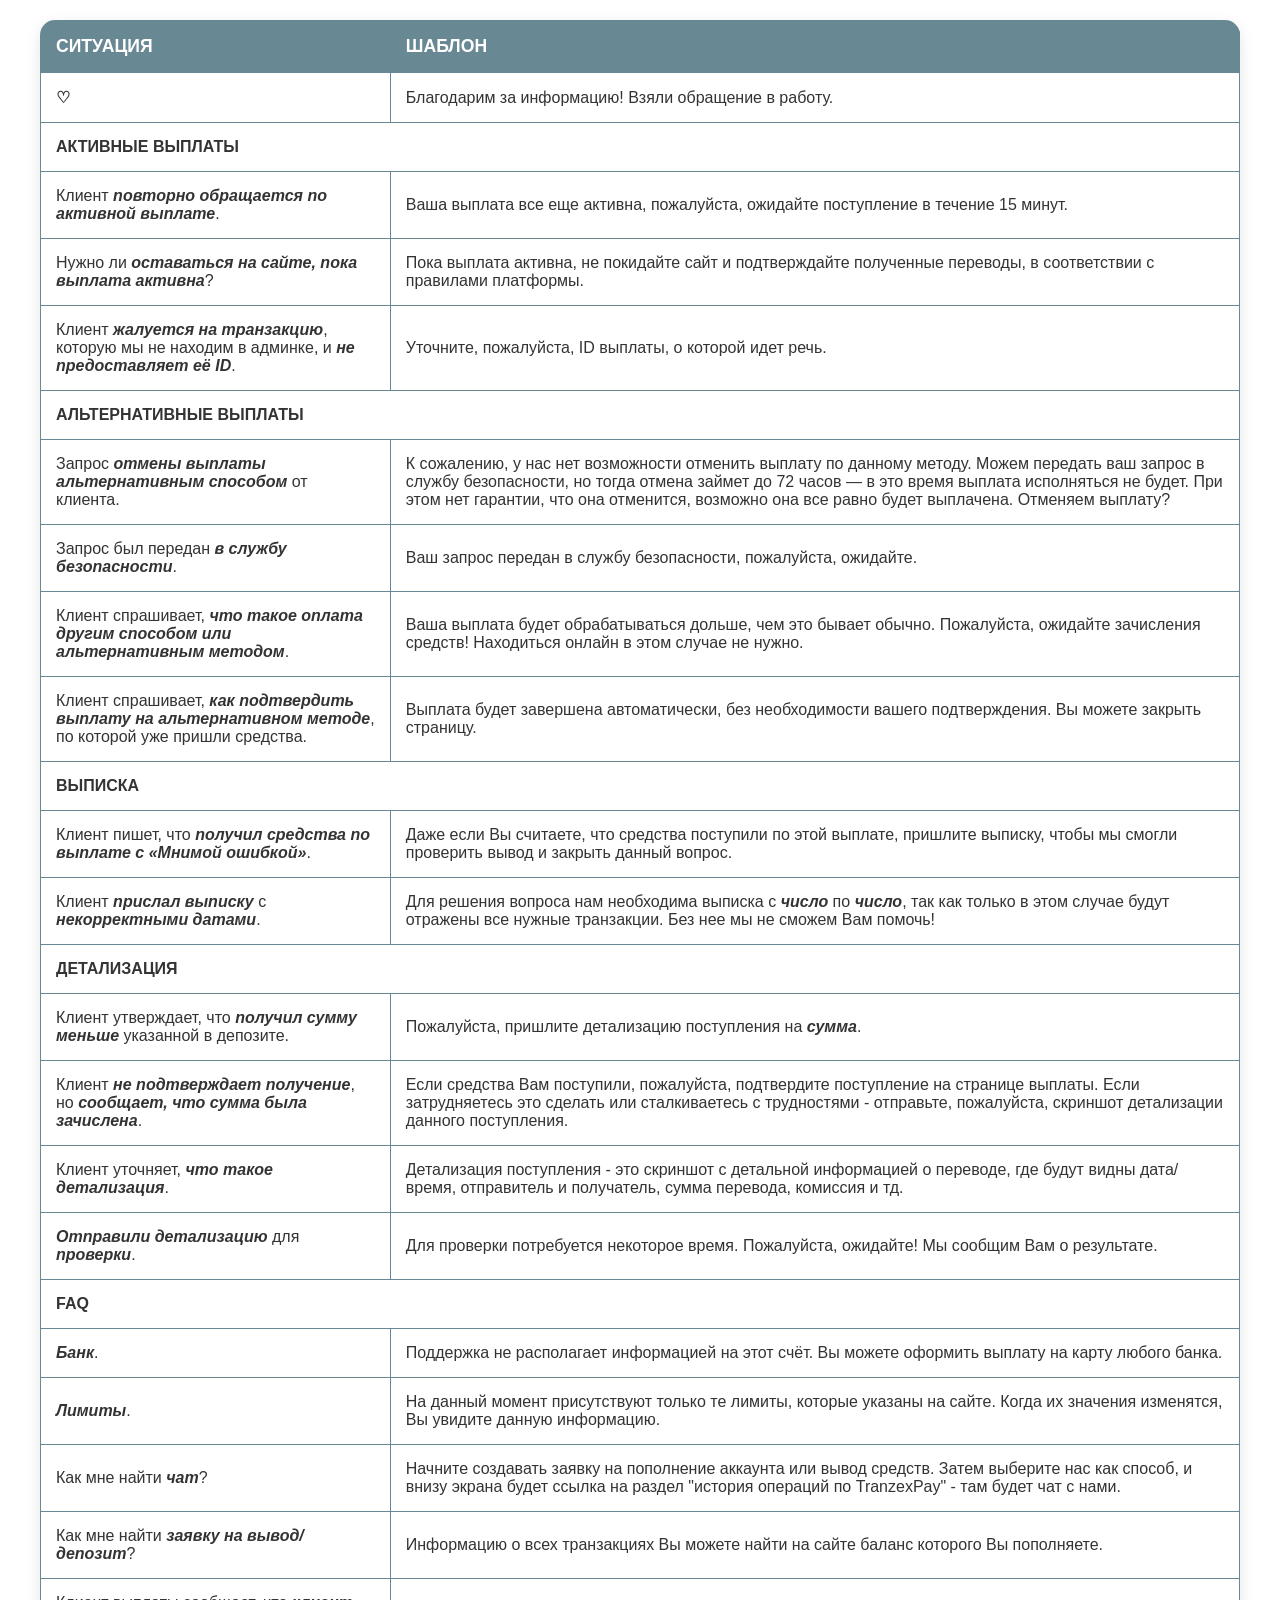
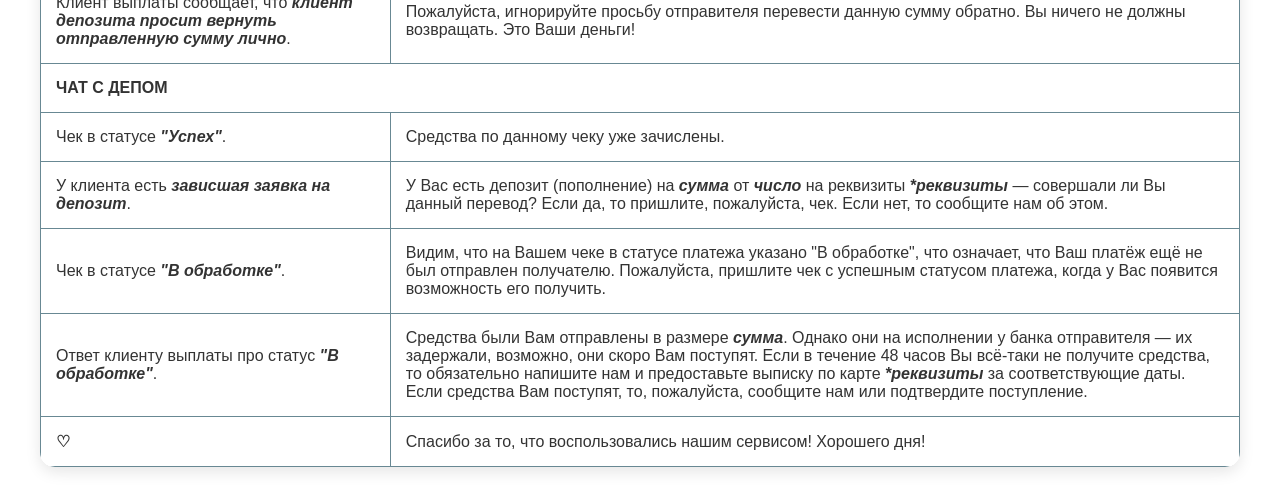
==== commit fe6cee24: "@SuppostatBot HTML, внешний CSS, отформатированный код :)" ====
--- a/index.html
+++ b/index.html
@@ -1,394 +1,219 @@
 <!DOCTYPE html>
 <html lang="ru">
-  <head>
+
+<head>
     <meta charset="UTF-8" />
-    <meta
-      name="viewport"
-      content="width=device-width, initial-scale=1.0, maximum-scale=5.0"
-    />
+    <meta name="viewport" content="width=device-width, initial-scale=1.0, maximum-scale=5.0" />
     <title>Support Responses</title>
-    <link rel="stylesheet" href="style.css" />
+    <link rel="stylesheet" href="index.css" />
     <style>
-      * {
-  box-sizing: border-box;
-  margin: 0;
-  padding: 0;
-}
-
-body {
-  font-family: "Inter", sans-serif; /* Шрифт Inter для современного интерфейса */
-background-color: #F5F5F5; /* Светлый фон для всей страницы */
-color: #333;
-padding: 20px;
-min-height: 100vh;
-display: flex;
-justify-content: center;
-align-items: center;
-}
-
-.container {
-  max-width: 1200px;
-  margin: 0 auto;
-  background: white;
-  border-radius: 15px;
-  box-shadow: 0 5px 15px rgba(0, 0, 0, 0.1);
-  overflow: hidden;
-}
-
-table {
-  width: 100%;
-  border-collapse: collapse;
-  background-color: #87ceeb;
-}
-
-th,
-td {
-border: 1px solid #E2E2E2; /* Легкая граница для всех ячеек */
-padding: 15px;
-text-align: left;
-transition: all 0.2s ease;
-word-wrap: break-word;
-font-size: 1rem;
-}
-
-th {
-  background-color: #4682b4;
-  color: white;
-  font-weight: 600;
-  font-size: 1.1rem;
-}
-
-tr:nth-child(even)
- {
-  background-color: #b0e0e6;
-}
-
-td {
-  position: relative;
-  background-color: rgba(255, 255, 255, 0.1);
-}
-
-.situation {
-  cursor: default; /* Курсор по умолчанию для ситуаций */
-}
-.clickable:hover {
-  background-color: rgba(255, 255, 255, 0.3);
-  cursor: pointer;
-}
-
-.notification { /* Сделать приятный цвет, убрать эффект нажатия ситуаций */ 
-  position: fixed;
-  bottom: 20px;
-  left: 50%;
-  transform: translateX(-50%);
-  background: rgba(0, 0, 0, 0.8);
-  color: white;
-  padding: 12px 25px;
-  border-radius: 25px;
-  font-size: 0.9rem;
-  display: none;
-  animation: slideUp 0.3s ease;
-}
-
-@keyframes slideUp {
-  from {
-    bottom: -50px;
-  }
-  to {
-    bottom: 20px;
-  }
-}
-
-@media (max-width: 768px) {
-  table,
-  thead,
-  tbody,
-  th,
-  td,
-  tr {
-    display: block;
-  }
-
-  thead tr {
-    position: none;
-    top: -9999px;
-    left: -9999px;
-  }
-
-  tr {
-    margin: 0 0 15px 0;
-    background: #87ceeb;
-    border-radius: 10px;
-  }
-
-  td {
-    border: none;
-    border-bottom: 1px solid rgba(255, 255, 255, 0.2);
-    position: relative;
-    padding-left: 45%;
-    min-height: 40px;
-  }
-
-  td:before {
-    position: absolute;
-    left: 15px;
-    width: 40%;
-    padding-right: 10px;
-    white-space: nowrap;
-    content: attr(data-label);
-    font-weight: bold;
-    color: #b0e0e6;
-  }
-  .container {
-    max-width: 1200px;
-    width: 100%;
-    max-width: 1200px;
-    width: 100%;
-    background: #ffffff;
-    border-radius: 16px;
-    box-shadow: 0 10px 30px rgba(0, 0, 0, 0.1); /* Легкая тень для контраста */
-    overflow: hidden;
-    padding: 20px;
-    border: 1px solid #E2E2E2;
-  }
-}
-
-@media (max-width: 480px) {
-  td {
-    padding-left: 40%;
-    font-size: 0.9rem;
-  }
-
-  td:before {
-    font-size: 0.8rem;
-  }
-}
     </style>
-  </head>
-  <body>
+</head>
+
+<body>
     <div class="container">
-      <table>
-        <thead>
-          <tr>
-            <th>СИТУАЦИЯ</th>
-            <th>ШАБЛОН</th>
-          </tr>
-        </thead>
-        <tbody>
-          <tr>
-            <td class="situation" data-label="СИТУАЦИЯ">♡( ◡‿◡ )</td>
-            <td class="clickable" data-label="ШАБЛОН" onclick="copyToClipboard(this)">
-              Благодарим за информацию! Взяли обращение в работу.
-            </td>
-          </tr>
-          <tr>
-            <td class="situation" data-label="СИТУАЦИЯ" colspan="4">АЛЬТЕРНАТИВНЫЕ ВЫПЛАТЫ</td>
-          </tr>
-          <tr>
-            <td class="situation" data-label="СИТУАЦИЯ">Запрос отмены выплаты Альтернативным способом от клиента</td>
-            <td class="clickable" data-label="ШАБЛОН" onclick="copyToClipboard(this)">
-              К сожалению, у нас нет возможности отменить выплату по данному методу. Можем передать ваш запрос в службу безопасности, но тогда отмена займет до 72 часов — в это время выплата исполняться не будет. При этом нет гарантии, что она отменится, возможно она все равно будет выплачена. Отменяем выплату?
-            </td>
-          </tr>
-          <tr>
-            <td class="situation" data-label="СИТУАЦИЯ">Запрос был передан в службу безопасности.</td>
-            <td class="clickable" data-label="ШАБЛОН" onclick="copyToClipboard(this)">
-              Ваш запрос передан в службу безопасности, пожалуйста, ожидайте.
-            </td>
-          </tr>
-          <tr>
-            <td class="situation" data-label="СИТУАЦИЯ">Клиент справшивает, что такое оплата другим способом или альтернативным методом.</td>
-            <td class="clickable" data-label="ШАБЛОН" onclick="copyToClipboard(this)">
-              Ваша выплата будет обрабатываться дольше, чем это бывает обычно. Пожалуйста, ожидайте зачисления средств! Находиться онлайн в этом случае не нужно.
-            </td>
-          </tr>
-          <tr>
-            <td class="situation" data-label="СИТУАЦИЯ">Клиент спрашивает, как подтвердить выплату на альтернативном методе, по которой уже пришли средства.</td>
-            <td class="clickable" data-label="ШАБЛОН" onclick="copyToClipboard(this)">
-              Выплата будет завершена автоматически, без необходимости вашего подтверждения. Вы можете закрыть страницу.
-            </td>
-          </tr>       
-          <tr>
-            <td class="situation" data-label="СИТУАЦИЯ" colspan="5">АКТИВНЫЕ ВЫПЛАТЫ</td>
-          </tr> 
-            <td class="situation" data-label="СИТУАЦИЯ">Клиент повторно обращается по активной выплате.</td>
-            <td class="clickable" data-label="ШАБЛОН" onclick="copyToClipboard(this)">
-              Ваша выплата все еще активна, пожалуйста, ожидайте поступление в
-              течение 15 минут.
-            </td> 
-          </tr>
-          <tr>
-            <td class="situation" data-label="СИТУАЦИЯ">Нужно ли оставаться на сайте, пока выплата активна?</td>
-            <td class="clickable" data-label="ШАБЛОН" onclick="copyToClipboard(this)">
-              Пожалуйста, не покидайте сайт и подтверждайте поступления, пока Ваша выплата активна.
-            </td>
-          </tr> 
-          <tr>
-            <td class="situation" data-label="СИТУАЦИЯ">Не пришло, но подтвердил часть.</td>
-            <td class="clickable" data-label="ШАБЛОН" onclick="copyToClipboard(this)">
-              Видим, что Вы подтвердили поступление средств. Вам все поступило?</td>
-          </tr>
-          <tr>
-            <td class="situation" data-label="СИТУАЦИЯ">Клиент приходит с жалобой на транзакцию, которую мы не видим в админке, и не указывает её ID.</td>
-            <td class="clickable" data-label="ШАБЛОН" onclick="copyToClipboard(this)">
-              Уточните, пожалуйста, ID выплаты, о которой идет речь.
-            </td>
-        </tr> 
-        <tr>
-          <td class="situation" data-label="СИТУАЦИЯ">Клиент выплаты сообщает, что клиент депозита просит вернуть отправленную сумму лично.</td>
-          <td class="clickable" data-label="ШАБЛОН" onclick="copyToClipboard(this)">
-            Пожалуйста, игнорируйте просьбу отправителя перевести данную сумму обратно. Вы ничего не должны возвращать. Это Ваши деньги!</td>
-        </tr> 
-        <tr>
-          <td class="situation" data-label="СИТУАЦИЯ" colspan="1">ВЫПИСКА</td>
-        </tr> 
-          <td class="situation" data-label="СИТУАЦИЯ">Почему выписка нужна именно по это число?</td>
-          <td class="clickable" data-label="ШАБЛОН" onclick="copyToClipboard(this)">
-            Для проверки выплаты номер выплаты нам нужна выписка с число по число, так как выписка по число может не включать все необходимые транзакции.
-          </td> 
-        </tr>
-          <tr>
-            <td class="situation" data-label="СИТУАЦИЯ" colspan="3">ДЕТАЛИЗАЦИЯ</td>
-          </tr>
-          <tr>   
-            <td class="situation" data-label="СИТУАЦИЯ">Клиент утверждает, что получил сумму меньше указанной в депозите.</td>
-            <td class="clickable" data-label="ШАБЛОН" onclick="copyToClipboard(this)">
-              Пожалуйста, пришлите детализацию поступления *сумма*.
-            </td>
-         </tr>   
-          <tr> 
-            <td class="situation" data-label="СИТУАЦИЯ">Клиент выплаты не подтверждает поступление по депозиту.</td>
-            <td class="clickable" data-label="ШАБЛОН" onclick="copyToClipboard(this)">
-                Если средства Вам поступили, пожалуйста, подтвердите поступление на странице выплаты. Если затрудняетесь это сделать или сталкиваетесь с трудностями - отправьте, пожалуйста, скриншот детализации данного поступления.
-            </td> 
-          </tr>  
-           <tr>
-            <td class="situation" data-label="СИТУАЦИЯ">Клиент спрашивает, что такое детализация.</td>
-            <td class="clickable" data-label="ШАБЛОН" onclick="copyToClipboard(this)">
-              Детализация поступления - это скриншот с детальной информацией о
-              переводе, где будут видны дата/время, отправитель и получатель,
-              сумма перевода, комиссия и тд.
-            </td>    
-          </tr>    
-          <tr>
-            <td class="situation" data-label="СИТУАЦИЯ" colspan="3">МНИМЫЕ ОШИБКИ</td>
-          </tr>
-            <td class="situation" data-label="СИТУАЦИЯ">Запрос выписки по выплате в "Мнимой ошибке".</td>  
-            <td class="clickable" data-label="ШАБЛОН" onclick="copyToClipboard(this)">
-              Вы создавали заявку на выплату *число*. Предполагаем, что она пришла Вам не полностью. Вы не подтвердили одно из поступлений, но при этом и не жаловались на его отсутствие. Мы запрашиваем у Вас выписку по данной выплате, чтобы помочь Вам. Пожалуйста, отправьте выписку по карте *номер карты* с *число* по *число* в формате файла, когда у Вас появится возможность её сформировать. 
-            </td>
-          </tr> 
-          <tr>
-           <td class="situation" data-label="СИТУАЦИЯ">Запрос выписки по нескольким выплатам в "Мнимой ошибке".</td>
-           <td class="clickable" data-label="ШАБЛОН" onclick="copyToClipboard(this)"> 
-              Вы создавали заявки на выплату *ID выплаты*, *ID выплаты*. Предполагаем, что они пришли Вам не полностью. Вы не подтвердили некоторые из поступлений, но при этом и не жаловались на их отсутствие. Мы запрашиваем у Вас выписку по данным выплатам, чтобы помочь Вам. Пожалуйста, отправьте выписку по карте *номер карты* с *число* по *число* в формате файла, когда у Вас появится возможность её сформировать. 
-          </td>
-          </tr>
-          <tr>
-            <td class="situation" data-label="СИТУАЦИЯ">Клиент пишет, что получил средства по выплате с «Мнимой ошибкой».</td>
-            <td class="clickable" data-label="ШАБЛОН" onclick="copyToClipboard(this)"> 
-              Даже если Вы считаете, что средства поступили по этой выплате, пришлите выписку, чтобы мы смогли проверить вывод и закрыть данный вопрос.</td>
-          </tr>
-          <tr>
-              <td class="situation" data-label="СИТУАЦИЯ" colspan="5">FAQ</td>
-          </tr>
-          <tr>
-            <td class="situation" data-label="СИТУАЦИЯ">Банк.</td>
-            <td class="clickable" data-label="ШАБЛОН" onclick="copyToClipboard(this)">
-                Поддержка не располагает информацией на этот счёт. Вы можете
-                оформить выплату на карту любого банка.
-            </td>
-          </tr>  
-          <tr>
-            <td class="situation" data-label="СИТУАЦИЯ">Клиент спрашивает о возможности изменить реквизит по активной выплате.</td>
-            <td class="clickable" data-label="ШАБЛОН" onclick="copyToClipboard(this)">
-                К сожалению, изменить реквизит по активной выплате не
-                представляется возможным.
-            </td>
-          </tr>    
-          <tr>
-            <td class="situation" data-label="СИТУАЦИЯ">Лимиты.</td>
-            <td class="clickable" data-label="ШАБЛОН" onclick="copyToClipboard(this)">
-                На данный момент присутствуют только те лимиты, которые указаны на сайте. Когда их значения изменятся, Вы увидите данную информацию.
-            </td> 
-          </tr>
-          <tr>
-            <td class="situation" data-label="СИТУАЦИЯ">Как мне найти заявку на вывод/депозит?</td>
-            <td class="clickable" data-label="ШАБЛОН" onclick="copyToClipboard(this)">
-              Информацию о всех транзакциях Вы можете найти на сайте баланс которого Вы пополняете.</td>
-          </tr>
-          <tr>
-            <td class="situation" data-label="СИТУАЦИЯ">Как мне найти чат?</td>
-            <td class="clickable" data-label="ШАБЛОН" onclick="copyToClipboard(this)">
-                Начните создавать заявку на пополнение аккаунта. Затем выберите нас как способ, и внизу экрана будет ссылка на раздел "история операций по TranzexPay" - там будет чат с нами.
-            </td>    
-          </tr>
-          <tr>
-            <td class="situation" data-label="СИТУАЦИЯ" colspan="4">ЧАТ С ДЕПОМ</td>
-          </tr>
-          <tr>
-            <td class="situation" data-label="СИТУАЦИЯ">Чек в статусе "Успех".</td>
-            <td class="clickable" data-label="ШАБЛОН" onclick="copyToClipboard(this)">
-              Средства по данному чеку уже зачислены.
-            </td>
-          </tr>
-          <tr>
-            <td class="situation" data-label="СИТУАЦИЯ">Неподтвержденный депозит.</td>
-            <td class="clickable" data-label="ШАБЛОН" onclick="copyToClipboard(this)">
-              У Вас есть депозит (пополнение) на *сумма* от *число* на реквизиты *номер карты* — совершали ли Вы данный перевод? Если да, то пришлите, пожалуйста, чек. Если нет, то сообщите нам об этом.
-            </td>    
-          </tr> 
-          <tr>
-            <td class="situation" data-label="СИТУАЦИЯ">Чек в статусе "В обработке".</td>
-            <td class="clickable" data-label="ШАБЛОН" onclick="copyToClipboard(this)">
-              Видим, что на Вашем чеке в статусе платежа указано "В обработке", что означает, что Ваш платёж ещё не был отправлен получателю. Пожалуйста, пришлите чек с успешным статусом платежа, когда у Вас появится возможность его получить.             </td>
-          </tr>
-          <tr>
-            <td class="situation" data-label="СИТУАЦИЯ">Ответ клиенту выплаты про статус "В обработке".</td>
-            <td class="clickable" data-label="ШАБЛОН" onclick="copyToClipboard(this)">
-              Средства были Вам отправлены в размере *сумма*. Однако они на исполнении у банка отправителя — их задержали, возможно, они скоро Вам поступят. Если в течение 48 часов Вы всё-таки не получите средства, то обязательно напишите нам и предоставьте выписку по карте *номер карты* за соответствующие даты. 
-              Если средства Вам поступят, то, пожалуйста, сообщите нам или подтвердите поступление.
-            </td>
-          </tr>
-          <tr>
-            <td class="situation" data-label="СИТУАЦИЯ">♡(>ᴗ•)</td>
-            <td class="clickable" data-label="ШАБЛОН" onclick="copyToClipboard(this)">
-              Спасибо за то, что воспользовались нашим сервисом! Хорошего
-              вечера!
-            </td>
-          </tr>
-        </tbody>
-      </table>
+        <table>
+            <thead>
+                <tr>
+                    <th>СИТУАЦИЯ</th>
+                    <th>ШАБЛОН</th>
+                </tr>
+            </thead>
+            <tbody>
+                <tr>
+                    <td class="situation" data-label="СИТУАЦИЯ"><b>♡</b></td>
+                    <td class="clickable" data-label="ШАБЛОН" onclick="copyToClipboard(this)">
+                        Благодарим за информацию! Взяли обращение в работу.
+                    </td>
+                </tr>
+                <tr>
+                    <td class="situation" data-label="СИТУАЦИЯ" colspan="5"><b>АКТИВНЫЕ ВЫПЛАТЫ</b></td>
+                </tr>
+                <td class="situation" data-label="СИТУАЦИЯ">Клиент <b><em>повторно обращается по активной выплате</em></b>.</td>
+                <td class="clickable" data-label="ШАБЛОН" onclick="copyToClipboard(this)">
+                    Ваша выплата все еще активна, пожалуйста, ожидайте поступление в
+                    течение 15 минут.
+                </td>
+                </tr>
+                <tr>
+                    <td class="situation" data-label="СИТУАЦИЯ">Нужно ли <b><em>оставаться на сайте, пока выплата активна</em></b>?</td>
+                    <td class="clickable" data-label="ШАБЛОН" onclick="copyToClipboard(this)">
+                        Пока выплата активна, не покидайте сайт и подтверждайте полученные переводы, в соответствии с правилами платформы.
+                    </td>
+                </tr>
+                <tr>
+                    <td class="situation" data-label="СИТУАЦИЯ">Клиент <b><em>жалуется на транзакцию</em></b>, которую мы не находим в админке, и <b><em>не предоставляет её ID</em></b>.</td>
+                    <td class="clickable" data-label="ШАБЛОН" onclick="copyToClipboard(this)">
+                        Уточните, пожалуйста, ID выплаты, о которой идет речь.
+                    </td>
+                </tr>
+                <tr>
+                    <td class="situation" data-label="СИТУАЦИЯ" colspan="4"><b>АЛЬТЕРНАТИВНЫЕ ВЫПЛАТЫ</b></td>
+                </tr>
+                <tr>
+                    <td class="situation" data-label="СИТУАЦИЯ">Запрос <b><em>отмены выплаты альтернативным способом</em></b> от клиента.</td>
+                    <td class="clickable" data-label="ШАБЛОН" onclick="copyToClipboard(this)">
+                        К сожалению, у нас нет возможности отменить выплату по данному методу. Можем передать ваш запрос в службу безопасности, но тогда отмена займет до 72 часов — в это время выплата исполняться не будет. При этом нет гарантии, что она отменится, возможно она все равно будет выплачена. Отменяем выплату?
+                    </td>
+                </tr>
+                <tr>
+                    <td class="situation" data-label="СИТУАЦИЯ">Запрос был передан <b><em>в службу безопасности</em></b>.</td>
+                    <td class="clickable" data-label="ШАБЛОН" onclick="copyToClipboard(this)">
+                        Ваш запрос передан в службу безопасности, пожалуйста, ожидайте.
+                    </td>
+                </tr>
+                <tr>
+                    <td class="situation" data-label="СИТУАЦИЯ">Клиент спрашивает, <b><em>что такое оплата другим способом или альтернативным методом</em></b>.</td>
+                    <td class="clickable" data-label="ШАБЛОН" onclick="copyToClipboard(this)">
+                        Ваша выплата будет обрабатываться дольше, чем это бывает обычно. Пожалуйста, ожидайте зачисления средств! Находиться онлайн в этом случае не нужно.
+                    </td>
+                </tr>
+                <tr>
+                    <td class="situation" data-label="СИТУАЦИЯ">Клиент спрашивает,<b><em> как подтвердить выплату на альтернативном методе</em></b>, по которой уже пришли средства.</td>
+                    <td class="clickable" data-label="ШАБЛОН" onclick="copyToClipboard(this)">
+                        Выплата будет завершена автоматически, без необходимости вашего подтверждения. Вы можете закрыть страницу.
+                    </td>
+                </tr>
+                <tr>
+                    <td class="situation" data-label="СИТУАЦИЯ" colspan="2"><b>ВЫПИСКА</b></td>
+                </tr>
+                <tr>
+                  <td class="situation" data-label="СИТУАЦИЯ">Клиент пишет, что <b><em>получил средства по выплате с «Мнимой ошибкой»</em></b>.</td>
+                  <td class="clickable" data-label="ШАБЛОН" onclick="copyToClipboard(this)">
+                      Даже если Вы считаете, что средства поступили по этой выплате, пришлите выписку, чтобы мы смогли проверить вывод и закрыть данный вопрос.
+                  </td>
+                </tr>
+                <tr>
+                    <td class="situation" data-label="СИТУАЦИЯ">Клиент <b><em>прислал выписку</em></b> с <b><em> некорректными датами</em></b>.</td>
+                    <td class="clickable" data-label="ШАБЛОН" onclick="copyToClipboard(this)">
+                        Для решения вопроса нам необходима выписка с <b><em>число</em></b> по <b><em>число</em></b>, так как только в этом случае будут отражены все нужные транзакции. Без нее мы не сможем Вам помочь!
+                    </td>
+                </tr>
+                <tr>
+                    <td class="situation" data-label="СИТУАЦИЯ" colspan="4"><b>ДЕТАЛИЗАЦИЯ</b></td>
+                </tr>
+                <tr>
+                    <td class="situation" data-label="СИТУАЦИЯ">Клиент утверждает, что <b><em>получил сумму меньше</em></b> указанной в депозите.</td>
+                    <td class="clickable" data-label="ШАБЛОН" onclick="copyToClipboard(this)">
+                        Пожалуйста, пришлите детализацию поступления на <b><em>сумма</em></b>.
+                    </td>
+                </tr>
+                <tr>
+                    <td class="situation" data-label="СИТУАЦИЯ">Клиент <b><em>не подтверждает получение</em></b>, но <b><em>сообщает, что сумма была зачислена</em></b>.</td>
+                    <td class="clickable" data-label="ШАБЛОН" onclick="copyToClipboard(this)">
+                        Если средства Вам поступили, пожалуйста, подтвердите поступление на странице выплаты. Если затрудняетесь это сделать или сталкиваетесь с трудностями - отправьте, пожалуйста, скриншот детализации данного поступления.
+                    </td>
+                </tr>
+                <tr>
+                    <td class="situation" data-label="СИТУАЦИЯ">Клиент уточняет, <b><em>что такое детализация</em></b>.</td>
+                    <td class="clickable" data-label="ШАБЛОН" onclick="copyToClipboard(this)">
+                        Детализация поступления - это скриншот с детальной информацией о
+                        переводе, где будут видны дата/время, отправитель и получатель,
+                        сумма перевода, комиссия и тд.
+                    </td>
+                </tr>
+                <tr>
+                    <td class="situation" data-label="СИТУАЦИЯ"><b><em>Отправили детализацию</em></b> для <b><em>проверки</em></b>.</td>
+                    <td class="clickable" data-label="ШАБЛОН" onclick="copyToClipboard(this)">
+                        Для проверки потребуется некоторое время. Пожалуйста, ожидайте! Мы сообщим Вам о результате.
+                    </td>
+                </tr>
+                <tr>
+                    <td class="situation" data-label="СИТУАЦИЯ" colspan="5"><b>FAQ</b></td>
+                </tr>
+                <tr>
+                    <td class="situation" data-label="СИТУАЦИЯ"><b><em>Банк</em></b>.</td>
+                    <td class="clickable" data-label="ШАБЛОН" onclick="copyToClipboard(this)">
+                        Поддержка не располагает информацией на этот счёт. Вы можете
+                        оформить выплату на карту любого банка.
+                    </td>
+                </tr>
+                <tr>
+                    <td class="situation" data-label="СИТУАЦИЯ"><b><em>Лимиты</em></b>.</td>
+                    <td class="clickable" data-label="ШАБЛОН" onclick="copyToClipboard(this)">
+                        На данный момент присутствуют только те лимиты, которые указаны на сайте. Когда их значения изменятся, Вы увидите данную информацию.
+                    </td>
+                </tr>
+                <tr>
+                    <td class="situation" data-label="СИТУАЦИЯ">Как мне найти <b><em>чат</em></b>?</td>
+                    <td class="clickable" data-label="ШАБЛОН" onclick="copyToClipboard(this)">
+                        Начните создавать заявку на пополнение аккаунта или вывод средств. Затем выберите нас как способ, и внизу экрана будет ссылка на раздел "история операций по TranzexPay" - там будет чат с нами.
+                    </td>
+                </tr>
+                <tr>
+                    <td class="situation" data-label="СИТУАЦИЯ">Как мне найти <b><em>заявку на вывод/депозит</em></b>?</td>
+                    <td class="clickable" data-label="ШАБЛОН" onclick="copyToClipboard(this)">
+                        Информацию о всех транзакциях Вы можете найти на сайте баланс которого Вы пополняете.
+                    </td>
+                </tr>
+                <tr>
+                    <td class="situation" data-label="СИТУАЦИЯ">Клиент выплаты сообщает, что <b><em>клиент депозита просит вернуть отправленную сумму лично</em></b>.</td>
+                    <td class="clickable" data-label="ШАБЛОН" onclick="copyToClipboard(this)">
+                        Пожалуйста, игнорируйте просьбу отправителя перевести данную сумму обратно. Вы ничего не должны возвращать. Это Ваши деньги!
+                    </td>
+                </tr>
+                <tr>
+                    <td class="situation" data-label="СИТУАЦИЯ" colspan="4"><b>ЧАТ С ДЕПОМ</b></td>
+                </tr>
+                <tr>
+                    <td class="situation" data-label="СИТУАЦИЯ">Чек в статусе <b><em>"Успех"</em></b>.</td>
+                    <td class="clickable" data-label="ШАБЛОН" onclick="copyToClipboard(this)">
+                        Средства по данному чеку уже зачислены.
+                    </td>
+                </tr>
+                <tr>
+                    <td class="situation" data-label="СИТУАЦИЯ">У клиента есть <b><em>зависшая заявка на депозит</em></b>.</td>
+                    <td class="clickable" data-label="ШАБЛОН" onclick="copyToClipboard(this)">
+                        У Вас есть депозит (пополнение) на <b><em>сумма</em></b> от <b><em>число</em></b> на реквизиты <b><em>*реквизиты</em></b> — совершали ли Вы данный перевод? Если да, то пришлите, пожалуйста, чек. Если нет, то сообщите нам об этом.
+                    </td>
+                </tr>
+                <tr>
+                    <td class="situation" data-label="СИТУАЦИЯ">Чек в статусе <b><em>"В обработке"</em></b>.</td>
+                    <td class="clickable" data-label="ШАБЛОН" onclick="copyToClipboard(this)">
+                        Видим, что на Вашем чеке в статусе платежа указано "В обработке", что означает, что Ваш платёж ещё не был отправлен получателю. Пожалуйста, пришлите чек с успешным статусом платежа, когда у Вас появится возможность его получить.
+                    </td>
+                </tr>
+                <tr>
+                    <td class="situation" data-label="СИТУАЦИЯ">Ответ клиенту выплаты про статус <b><em>"В обработке"</em></b>.</td>
+                    <td class="clickable" data-label="ШАБЛОН" onclick="copyToClipboard(this)">
+                        Средства были Вам отправлены в размере <b><em>сумма</em></b>. Однако они на исполнении у банка отправителя — их задержали, возможно, они скоро Вам поступят. Если в течение 48 часов Вы всё-таки не получите средства, то обязательно напишите нам и предоставьте выписку по карте <b><em>*реквизиты</em></b> за соответствующие даты.
+                        Если средства Вам поступят, то, пожалуйста, сообщите нам или подтвердите поступление.
+                    </td>
+                </tr>
+                <tr>
+                    <td class="situation" data-label="СИТУАЦИЯ"><b>♡</b></td>
+                    <td class="clickable" data-label="ШАБЛОН" onclick="copyToClipboard(this)">
+                        Спасибо за то, что воспользовались нашим сервисом! Хорошего дня!
+                    </td>
+                </tr>
+            </tbody>
+        </table>
     </div>
 
     <div class="notification" id="notification"></div>
 
     <script>
-      function copyToClipboard(element) {
-        let text = element.innerText;
-        navigator.clipboard
-          .writeText(text)
-          .then(() => {
-            showNotification(
-              "Meow ^_^ <3: " +
-                text.substring(0, 100) +
-                (text.length > 100 ? "..." : "")
-            );
-          })
-          .catch((err) => {
-            console.error("Ошибка копирования", err);
-          });
-      }
-
-      function showNotification(text) {
-        const notification = document.getElementById("notification");
-        notification.textContent = text;
-        notification.style.display = "block";
-        setTimeout(() => {
-          notification.style.display = "none";
-        }, 2000);
-      }
+        let timeout;
+
+        function copyToClipboard(element) {
+            let text = element.innerText.trim();
+            navigator.clipboard
+                .writeText(text)
+                .then(() => showNotification("Скопировано:" + text.substring(0, 100) + (text.length > 100 ? "..." : "")))
+                .catch(err => console.error("Ошибка копирования", err));
+        }
+
+        function showNotification(text) {
+            const notification = document.getElementById("notification");
+            notification.textContent = text;
+            notification.style.display = "block";
+            clearTimeout(timeout);
+            timeout = setTimeout(() => {
+                notification.style.display = "none";
+            }, 2000);
+        }
     </script>
     <script src="script.js"></script>
-  </body>
-</html>
+</body>
+
+</html>
--- a/index.css
+++ b/index.css
@@ -0,0 +1,164 @@
+* {
+  box-sizing: border-box;
+  margin: 0;
+  padding: 0;
+}
+
+body {
+  font-family: "Inter", sans-serif;
+  background-color: #ffffff;
+  color: #333;
+  padding: 20px;
+  min-height: 100vh;
+  display: flex;
+  justify-content: center;
+  align-items: center;
+}
+
+.container {
+  max-width: 1200px;
+  margin: 0 auto;
+  background: white;
+  border-radius: 15px;
+  box-shadow: 0 5px 15px rgba(0, 0, 0, 0.1);
+  overflow: hidden;
+}
+
+table {
+  width: 100%;
+  border-collapse: collapse;
+  background-color: #ffffff;
+}
+
+th,
+td {
+  border: 1px solid #688893;
+  padding: 15px;
+  text-align: left;
+  transition: all 0.2s ease;
+  word-wrap: break-word;
+  font-size: 1rem;
+}
+
+th {
+  background-color: #688893;
+  color: white;
+  font-weight: 600;
+  font-size: 1.1rem;
+}
+
+tr:nth-child(even) {
+  background-color: #ffffff;
+}
+
+td {
+  position: relative;
+  background-color: #ffffff;
+}
+
+.situation {
+  cursor: default;
+}
+
+.clickable {
+  cursor: pointer;
+  transition: transform 0.1s ease, box-shadow 0.1s ease;
+}
+
+.clickable:active {
+  transform: scale(0.99);
+}
+
+.clickable:hover {
+  background-color: #ffffff;
+}
+
+.notification {
+  position: fixed;
+  bottom: 20px;
+  left: 50%;
+  transform: translateX(-50%);
+  background: rgba(0, 0, 0, 0.8);
+  color: white;
+  padding: 12px 25px;
+  border-radius: 25px;
+  font-size: 0.9rem;
+  display: none;
+  animation: slideUp 0.2s ease;
+}
+
+@keyframes slideUp {
+  from {
+      bottom: -50px;
+  }
+
+  to {
+      bottom: 20px;
+  }
+}
+
+@media (max-width: 768px) {
+
+  table,
+  thead,
+  tbody,
+  th,
+  td,
+  tr {
+      display: none;
+  }
+
+  thead tr {
+      position: absolute;
+      top: -9999px;
+      left: -9999px;
+  }
+
+  tr {
+      margin: 0 0 15px 0;
+      background: #ffffff;
+      border-radius: 10px;
+  }
+
+  td {
+      border: none;
+      border-bottom: 1px solid rgba(255, 255, 255, 0.2);
+      position: relative;
+      z-index: 1;
+      padding-left: 45%;
+      min-height: 40px;
+  }
+
+  td:before {
+      position: absolute;
+      left: 15px;
+      width: 40%;
+      padding-right: 10px;
+      white-space: nowrap;
+      content: attr(data-label);
+      font-weight: bold;
+      color: #333;
+  }
+
+  .container {
+      max-width: 1200px;
+      width: 100%;
+      background: #ffffff;
+      border-radius: 16px;
+      box-shadow: 0 10px 30px rgba(0, 0, 0, 0.1);
+      overflow: hidden;
+      padding: 20px;
+      border: 1px solid #ffffff;
+  }
+}
+
+@media (max-width: 480px) {
+  td {
+      padding-left: 40%;
+      font-size: 0.9rem;
+  }
+
+  td:before {
+      font-size: 0.8rem;
+  }
+}
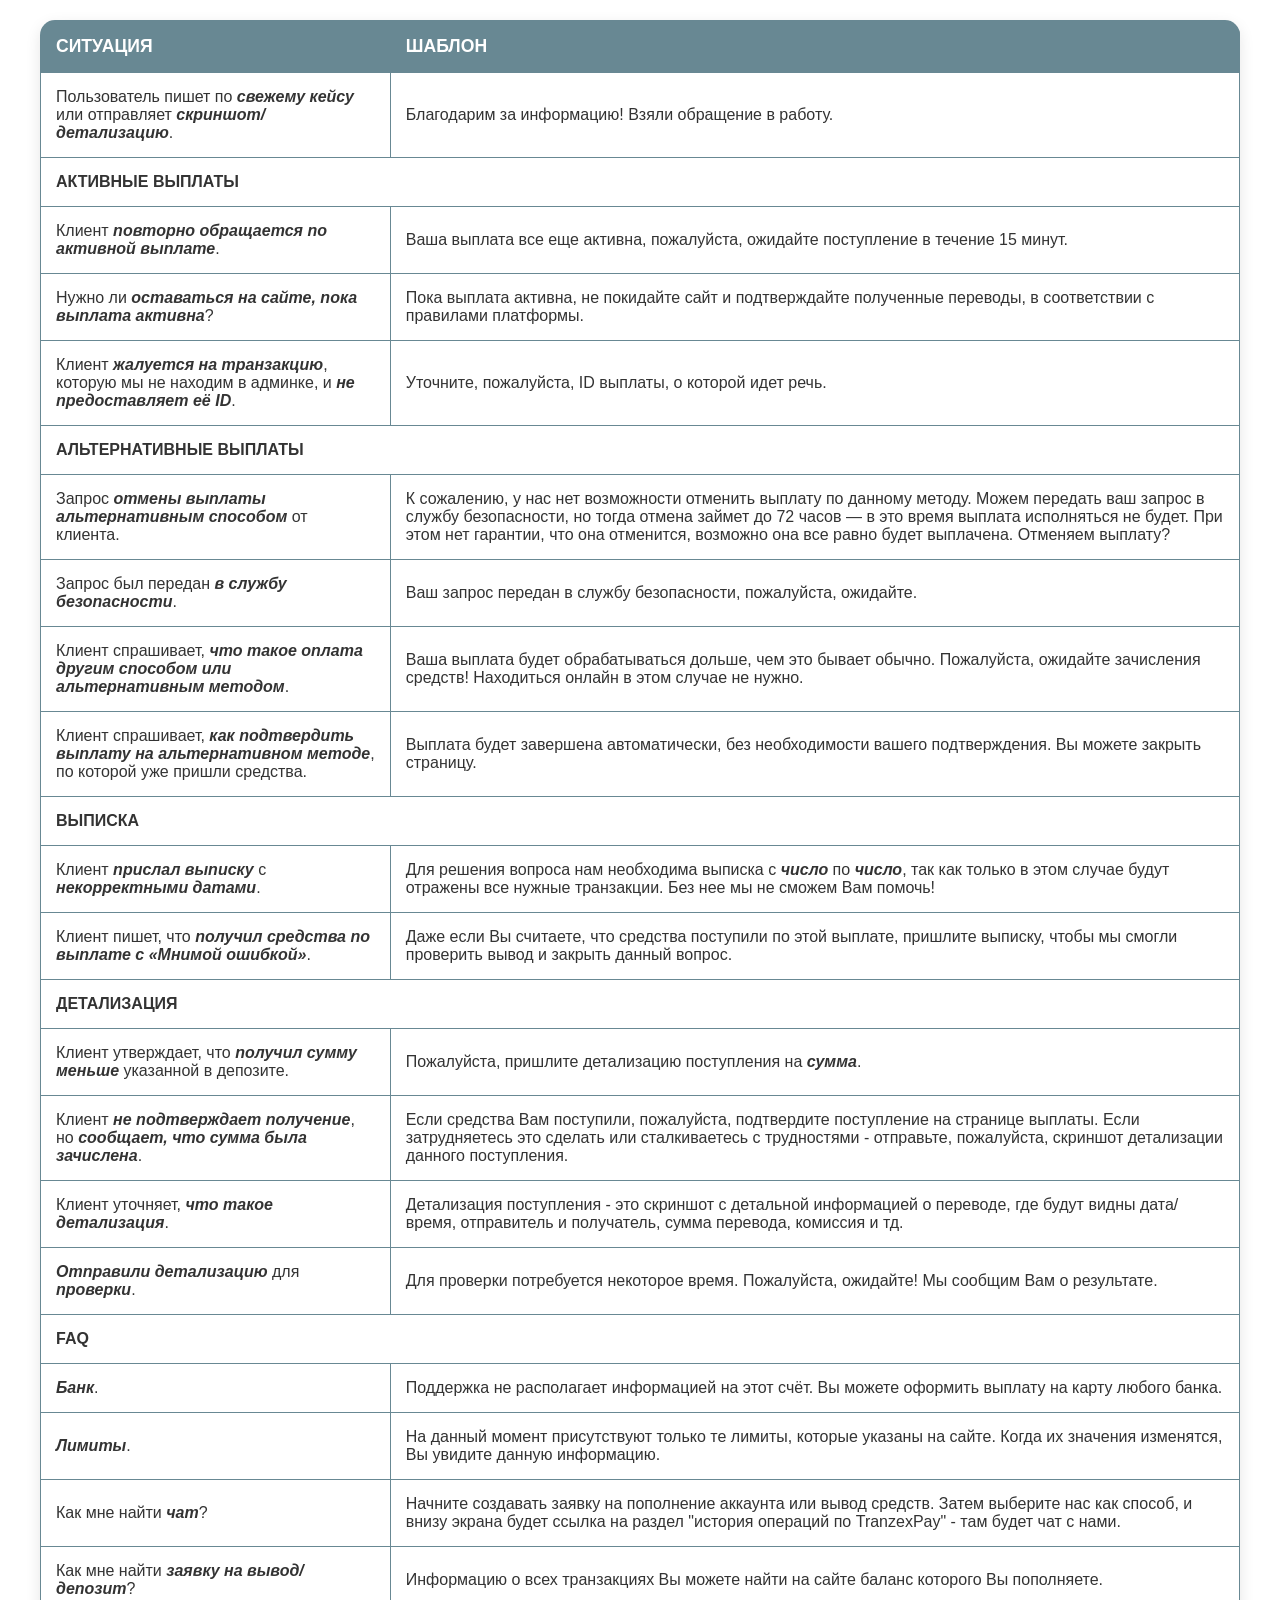
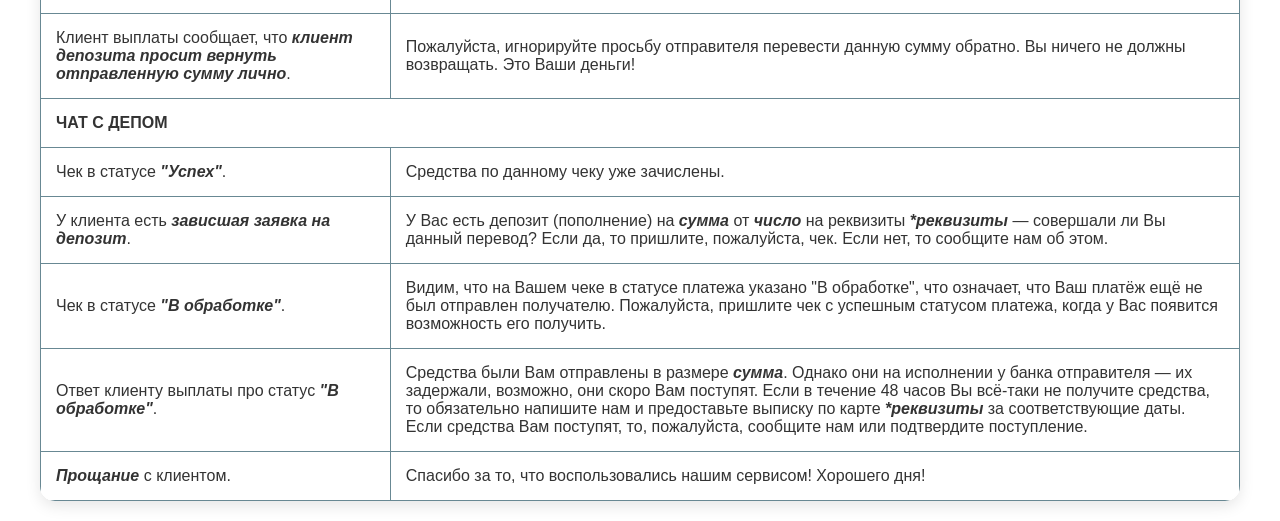
==== commit b4e4867d: "@SuppostatBot ver.1.0 Изменила логику и последовательность для удобства понимания и применения шабло" ====
--- a/index.html
+++ b/index.html
@@ -21,7 +21,7 @@
             </thead>
             <tbody>
                 <tr>
-                    <td class="situation" data-label="СИТУАЦИЯ"><b>♡</b></td>
+                    <td class="situation" data-label="СИТУАЦИЯ"> Пользователь пишет по <b><em>свежему кейсу</em></b> или отправляет <b><em>скриншот/детализацию</em></b>.</td>
                     <td class="clickable" data-label="ШАБЛОН" onclick="copyToClipboard(this)">
                         Благодарим за информацию! Взяли обращение в работу.
                     </td>
@@ -29,11 +29,11 @@
                 <tr>
                     <td class="situation" data-label="СИТУАЦИЯ" colspan="5"><b>АКТИВНЫЕ ВЫПЛАТЫ</b></td>
                 </tr>
-                <td class="situation" data-label="СИТУАЦИЯ">Клиент <b><em>повторно обращается по активной выплате</em></b>.</td>
-                <td class="clickable" data-label="ШАБЛОН" onclick="copyToClipboard(this)">
+                    <td class="situation" data-label="СИТУАЦИЯ">Клиент <b><em>повторно обращается по активной выплате</em></b>.</td>
+                    <td class="clickable" data-label="ШАБЛОН" onclick="copyToClipboard(this)">
                     Ваша выплата все еще активна, пожалуйста, ожидайте поступление в
                     течение 15 минут.
-                </td>
+                    </td>
                 </tr>
                 <tr>
                     <td class="situation" data-label="СИТУАЦИЯ">Нужно ли <b><em>оставаться на сайте, пока выплата активна</em></b>?</td>
@@ -78,15 +78,15 @@
                     <td class="situation" data-label="СИТУАЦИЯ" colspan="2"><b>ВЫПИСКА</b></td>
                 </tr>
                 <tr>
-                  <td class="situation" data-label="СИТУАЦИЯ">Клиент пишет, что <b><em>получил средства по выплате с «Мнимой ошибкой»</em></b>.</td>
-                  <td class="clickable" data-label="ШАБЛОН" onclick="copyToClipboard(this)">
-                      Даже если Вы считаете, что средства поступили по этой выплате, пришлите выписку, чтобы мы смогли проверить вывод и закрыть данный вопрос.
-                  </td>
-                </tr>
-                <tr>
                     <td class="situation" data-label="СИТУАЦИЯ">Клиент <b><em>прислал выписку</em></b> с <b><em> некорректными датами</em></b>.</td>
                     <td class="clickable" data-label="ШАБЛОН" onclick="copyToClipboard(this)">
                         Для решения вопроса нам необходима выписка с <b><em>число</em></b> по <b><em>число</em></b>, так как только в этом случае будут отражены все нужные транзакции. Без нее мы не сможем Вам помочь!
+                    </td>
+                </tr>
+                <tr>
+                    <td class="situation" data-label="СИТУАЦИЯ">Клиент пишет, что <b><em>получил средства по выплате с «Мнимой ошибкой»</em></b>.</td>
+                    <td class="clickable" data-label="ШАБЛОН" onclick="copyToClipboard(this)">
+                        Даже если Вы считаете, что средства поступили по этой выплате, пришлите выписку, чтобы мы смогли проверить вывод и закрыть данный вопрос.
                     </td>
                 </tr>
                 <tr>
@@ -181,7 +181,7 @@
                     </td>
                 </tr>
                 <tr>
-                    <td class="situation" data-label="СИТУАЦИЯ"><b>♡</b></td>
+                    <td class="situation" data-label="СИТУАЦИЯ"><b><em>Прощание </em></b>с клиентом.</td>
                     <td class="clickable" data-label="ШАБЛОН" onclick="copyToClipboard(this)">
                         Спасибо за то, что воспользовались нашим сервисом! Хорошего дня!
                     </td>
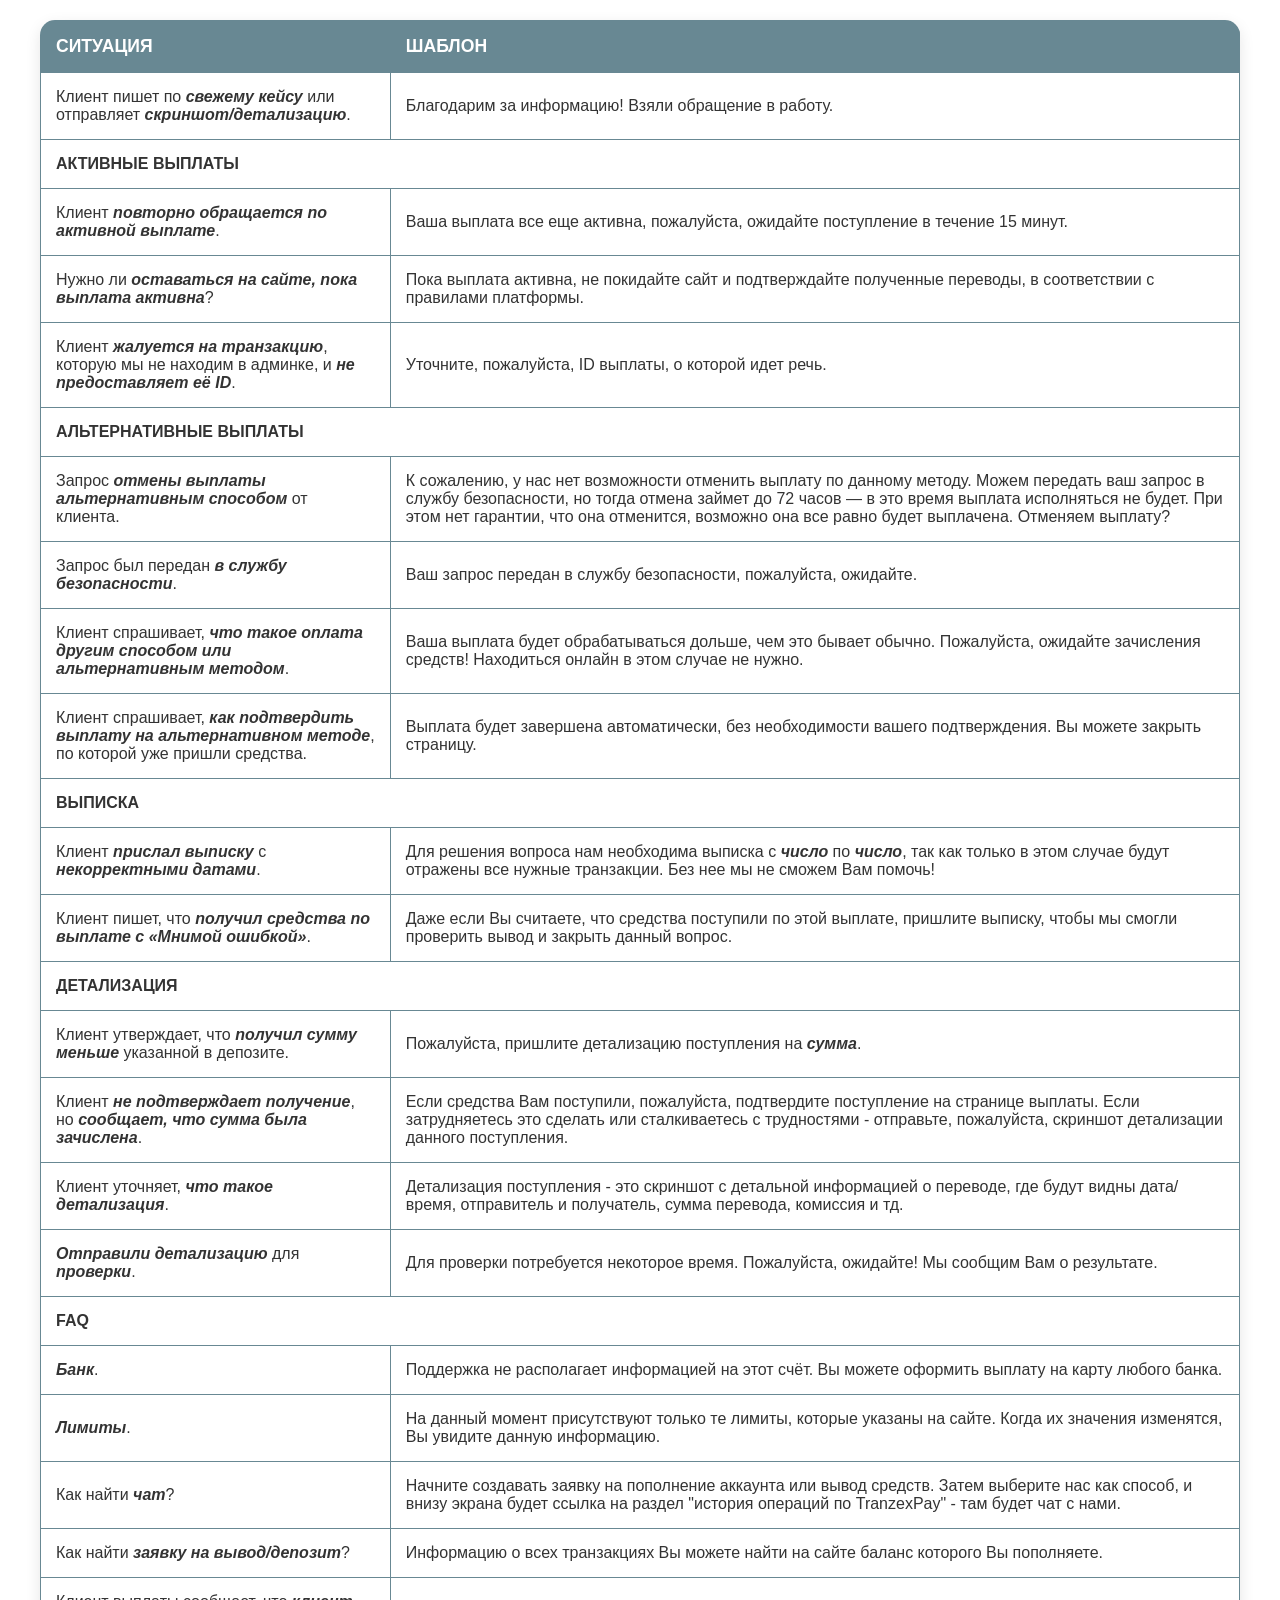
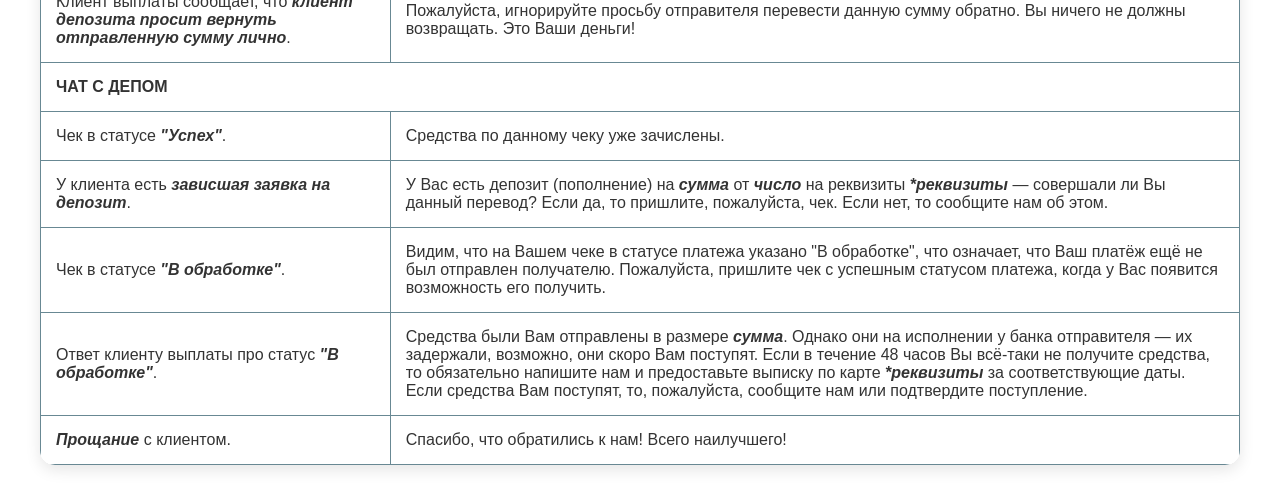
==== commit 044a4595: "Ver. 1.0.2 Перепроверила граммотность разметки" ====
--- a/index.html
+++ b/index.html
@@ -21,18 +21,18 @@
             </thead>
             <tbody>
                 <tr>
-                    <td class="situation" data-label="СИТУАЦИЯ"> Пользователь пишет по <b><em>свежему кейсу</em></b> или отправляет <b><em>скриншот/детализацию</em></b>.</td>
+                    <td class="situation" data-label="СИТУАЦИЯ"> Клиент пишет по <b><em>свежему кейсу</em></b> или отправляет <b><em>скриншот/детализацию</em></b>.</td>
                     <td class="clickable" data-label="ШАБЛОН" onclick="copyToClipboard(this)">
                         Благодарим за информацию! Взяли обращение в работу.
                     </td>
                 </tr>
                 <tr>
-                    <td class="situation" data-label="СИТУАЦИЯ" colspan="5"><b>АКТИВНЫЕ ВЫПЛАТЫ</b></td>
+                    <td class="situation" data-label="СИТУАЦИЯ" colspan="3"><b>АКТИВНЫЕ ВЫПЛАТЫ</b></td>
                 </tr>
                     <td class="situation" data-label="СИТУАЦИЯ">Клиент <b><em>повторно обращается по активной выплате</em></b>.</td>
                     <td class="clickable" data-label="ШАБЛОН" onclick="copyToClipboard(this)">
-                    Ваша выплата все еще активна, пожалуйста, ожидайте поступление в
-                    течение 15 минут.
+                        Ваша выплата все еще активна, пожалуйста, ожидайте поступление в
+                        течение 15 минут.
                     </td>
                 </tr>
                 <tr>
@@ -135,13 +135,13 @@
                     </td>
                 </tr>
                 <tr>
-                    <td class="situation" data-label="СИТУАЦИЯ">Как мне найти <b><em>чат</em></b>?</td>
+                    <td class="situation" data-label="СИТУАЦИЯ">Как найти <b><em>чат</em></b>?</td>
                     <td class="clickable" data-label="ШАБЛОН" onclick="copyToClipboard(this)">
                         Начните создавать заявку на пополнение аккаунта или вывод средств. Затем выберите нас как способ, и внизу экрана будет ссылка на раздел "история операций по TranzexPay" - там будет чат с нами.
                     </td>
                 </tr>
                 <tr>
-                    <td class="situation" data-label="СИТУАЦИЯ">Как мне найти <b><em>заявку на вывод/депозит</em></b>?</td>
+                    <td class="situation" data-label="СИТУАЦИЯ">Как найти <b><em>заявку на вывод/депозит</em></b>?</td>
                     <td class="clickable" data-label="ШАБЛОН" onclick="copyToClipboard(this)">
                         Информацию о всех транзакциях Вы можете найти на сайте баланс которого Вы пополняете.
                     </td>
@@ -183,7 +183,7 @@
                 <tr>
                     <td class="situation" data-label="СИТУАЦИЯ"><b><em>Прощание </em></b>с клиентом.</td>
                     <td class="clickable" data-label="ШАБЛОН" onclick="copyToClipboard(this)">
-                        Спасибо за то, что воспользовались нашим сервисом! Хорошего дня!
+                        Спасибо, что обратились к нам! Всего наилучшего!
                     </td>
                 </tr>
             </tbody>
